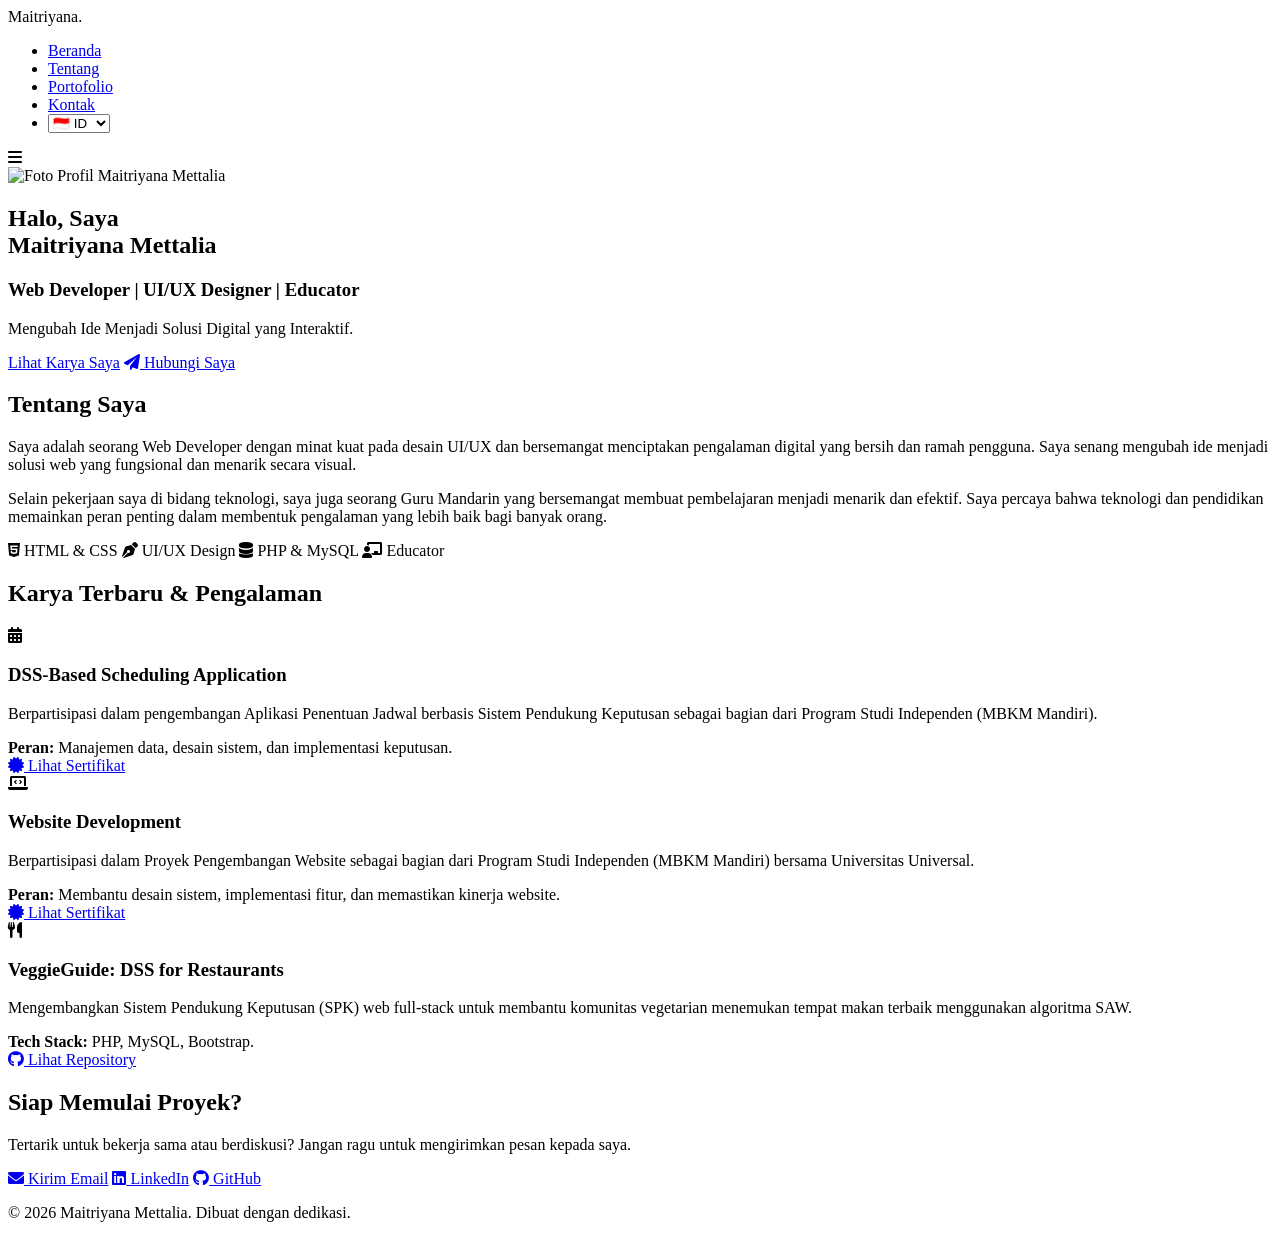
==== index.html @ 5931f6ae "Rename portofolio/index.html to index.html" ====
<!DOCTYPE html>
<html lang="id">
<head>
    <meta charset="UTF-8">
    <meta name="viewport" content="width=device-width, initial-scale=1.0">
    <title>Portofolio Profesional | Maitriyana Mettalia</title>
    <link rel="stylesheet" href="https://cdnjs.cloudflare.com/ajax/libs/font-awesome/6.0.0/css/all.min.css">
    <link href="https://fonts.googleapis.com/css2?family=Poppins:wght@300;400;500;600;700;800&display=swap" rel="stylesheet">
    <link rel="stylesheet" href="style.css">
</head>
<body>

    <header>
        <nav class="navbar">
            <div class="logo">Maitriyana<span>.</span></div>
            <ul class="nav-links">
                <li><a href="#beranda" data-i18n="nav_home">Beranda</a></li>
                <li><a href="#tentang" data-i18n="nav_about">Tentang</a></li>
                <li><a href="#portofolio" data-i18n="nav_portfolio">Portofolio</a></li>
                <li><a href="#kontak" data-i18n="nav_contact">Kontak</a></li>
                <li class="lang-selector">
                    <select id="language-switcher">
                        <option value="id">🇮🇩 ID</option>
                        <option value="en">🇬🇧 EN</option>
                        <option value="zh">🇨🇳 ZH</option>
                    </select>
                </li>
            </ul>
            <div class="hamburger">
                <i class="fas fa-bars"></i>
            </div>
        </nav>
    </header>

    <section id="beranda" class="hero">
        <div class="hero-container">
            <div class="hero-image">
                <img src="foto.png" alt="Foto Profil Maitriyana Mettalia">
            </div>
            <div class="hero-content">
                <h1 data-i18n="hero_hello">Halo, Saya <br><span class="highlight">Maitriyana Mettalia</span></h1>
                <h3 data-i18n="hero_role">Web Developer | UI/UX Designer | Educator</h3>
                <p data-i18n="hero_desc">Mengubah Ide Menjadi Solusi Digital yang Interaktif.</p>
                <div class="hero-buttons">
                    <a href="#portofolio" class="btn btn-primary" data-i18n="hero_btn">Lihat Karya Saya</a>
                    <a href="#kontak" class="btn btn-outline"><i class="fas fa-paper-plane"></i> Hubungi Saya</a>
                </div>
            </div>
        </div>
    </section>

    <section id="tentang" class="about">
        <h2 class="section-title" data-i18n="about_title">Tentang Saya</h2>
        <div class="about-container">
            <div class="about-text">
                <p data-i18n="about_p1">Saya adalah seorang Web Developer dengan minat kuat pada desain UI/UX dan bersemangat menciptakan pengalaman digital yang bersih dan ramah pengguna. Saya senang mengubah ide menjadi solusi web yang fungsional dan menarik secara visual.</p>
                <p data-i18n="about_p2">Selain pekerjaan saya di bidang teknologi, saya juga seorang Guru Mandarin yang bersemangat membuat pembelajaran menjadi menarik dan efektif. Saya percaya bahwa teknologi dan pendidikan memainkan peran penting dalam membentuk pengalaman yang lebih baik bagi banyak orang.</p>
                
                <div class="skills-container">
                    <span class="skill-tag"><i class="fab fa-html5"></i> HTML & CSS</span>
                    <span class="skill-tag"><i class="fas fa-pen-nib"></i> UI/UX Design</span>
                    <span class="skill-tag"><i class="fas fa-database"></i> PHP & MySQL</span>
                    <span class="skill-tag"><i class="fas fa-chalkboard-teacher"></i> Educator</span>
                </div>
            </div>
        </div>
    </section>

    <section id="portofolio" class="portfolio">
        <h2 class="section-title" data-i18n="port_title">Karya Terbaru & Pengalaman</h2>
        <div class="portfolio-grid">
            
            <div class="project-card">
                <div class="project-content">
                    <div class="project-header">
                        <i class="fas fa-calendar-alt project-icon"></i>
                        <h3>DSS-Based Scheduling Application</h3>
                    </div>
                    <p data-i18n="proj1_desc">Berpartisipasi dalam pengembangan Aplikasi Penentuan Jadwal berbasis Sistem Pendukung Keputusan sebagai bagian dari Program Studi Independen (MBKM Mandiri).</p>
                    <div class="project-role">
                        <strong data-i18n="role_label">Peran:</strong> <span data-i18n="proj1_role">Manajemen data, desain sistem, dan implementasi keputusan.</span>
                    </div>
                </div>
                <div class="project-footer">
                    <a href="https://www.linkedin.com/in/maitriyana-mettalia/overlay/1776688630826/single-media-viewer/?profileId=ACoAAEQzmz0BlQxEG2X2-KrSVITSXhInn2BBWDU" target="_blank" class="btn-link"><i class="fas fa-certificate"></i> <span data-i18n="btn_cert">Lihat Sertifikat</span></a>
                </div>
            </div>

            <div class="project-card">
                <div class="project-content">
                    <div class="project-header">
                        <i class="fas fa-laptop-code project-icon"></i>
                        <h3>Website Development</h3>
                    </div>
                    <p data-i18n="proj2_desc">Berpartisipasi dalam Proyek Pengembangan Website sebagai bagian dari Program Studi Independen (MBKM Mandiri) bersama Universitas Universal.</p>
                    <div class="project-role">
                        <strong data-i18n="role_label">Peran:</strong> <span data-i18n="proj2_role">Membantu desain sistem, implementasi fitur, dan memastikan kinerja website.</span>
                    </div>
                </div>
                <div class="project-footer">
                    <a href="https://www.linkedin.com/in/maitriyana-mettalia/overlay/1776688769672/single-media-viewer/?profileId=ACoAAEQzmz0BlQxEG2X2-KrSVITSXhInn2BBWDU" target="_blank" class="btn-link"><i class="fas fa-certificate"></i> <span data-i18n="btn_cert">Lihat Sertifikat</span></a>
                </div>
            </div>

            <div class="project-card">
                <div class="project-content">
                    <div class="project-header">
                        <i class="fas fa-utensils project-icon"></i>
                        <h3>VeggieGuide: DSS for Restaurants</h3>
                    </div>
                    <p data-i18n="proj3_desc">Mengembangkan Sistem Pendukung Keputusan (SPK) web full-stack untuk membantu komunitas vegetarian menemukan tempat makan terbaik menggunakan algoritma SAW.</p>
                    <div class="project-role">
                        <strong>Tech Stack:</strong> PHP, MySQL, Bootstrap.
                    </div>
                </div>
                <div class="project-footer">
                    <a href="https://github.com/maitriyanamettallia/VeggieGuide/tree/main/WEB%20TA" target="_blank" class="btn-link"><i class="fab fa-github"></i> <span data-i18n="btn_repo">Lihat Repository</span></a>
                </div>
            </div>

        </div>
    </section>

    <section id="kontak" class="contact">
        <div class="contact-box">
            <h2 data-i18n="contact_title">Siap Memulai Proyek?</h2>
            <p data-i18n="contact_desc">Tertarik untuk bekerja sama atau berdiskusi? Jangan ragu untuk mengirimkan pesan kepada saya.</p>
            <div class="social-links">
                <a href="https://mail.google.com/mail/?view=cm&fs=1&to=maitriyanamettalia@gmail.com" target="_blank" class="social-btn email-btn"><i class="fas fa-envelope"></i> Kirim Email</a>
                <a href="https://www.linkedin.com/in/maitriyana-mettalia/" target="_blank" class="social-btn linkedin-btn"><i class="fab fa-linkedin"></i> LinkedIn</a>
                <a href="https://github.com/maitriyanamettallia" target="_blank" class="social-btn github-btn"><i class="fab fa-github"></i> GitHub</a>
            </div>
        </div>
    </section>

    <footer>
        <p>&copy; 2026 Maitriyana Mettalia. <span data-i18n="footer_text">Dibuat dengan dedikasi.</span></p>
    </footer>

    <script src="script.js"></script>
</body>
</html>
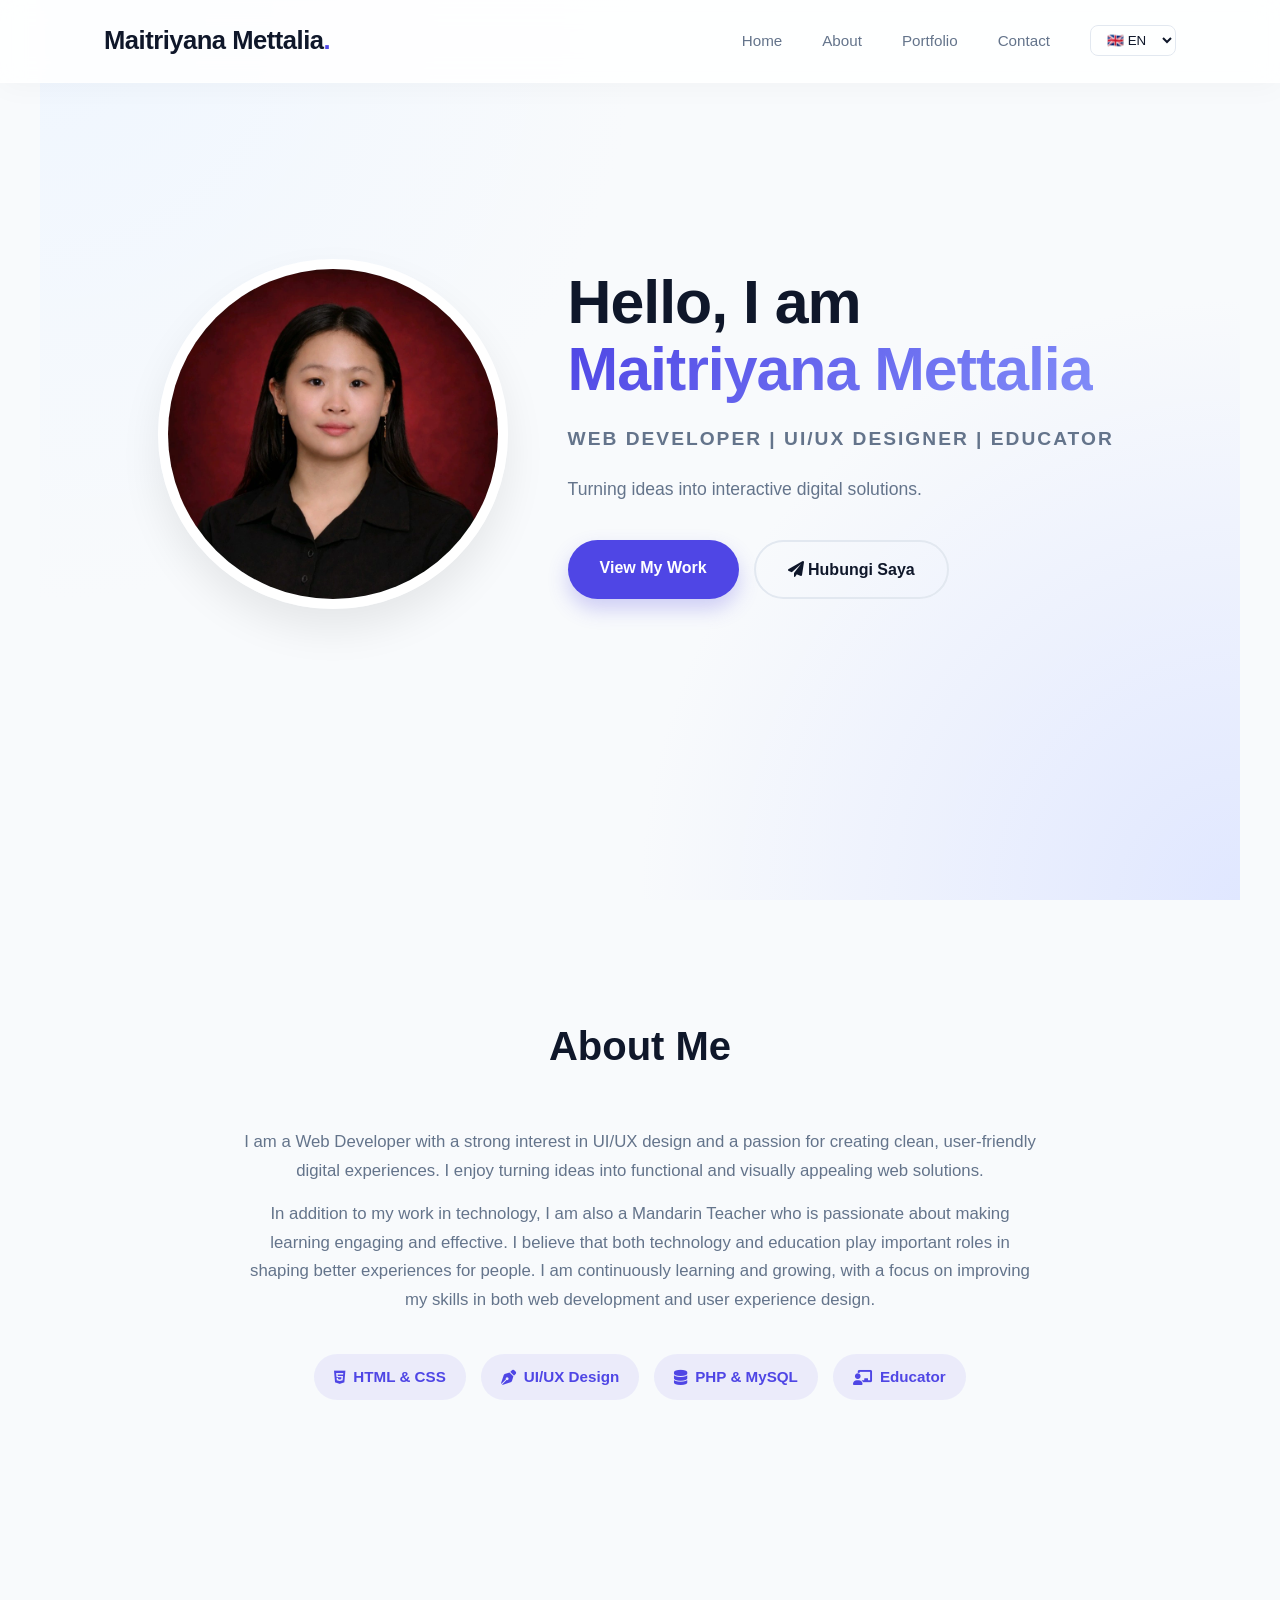
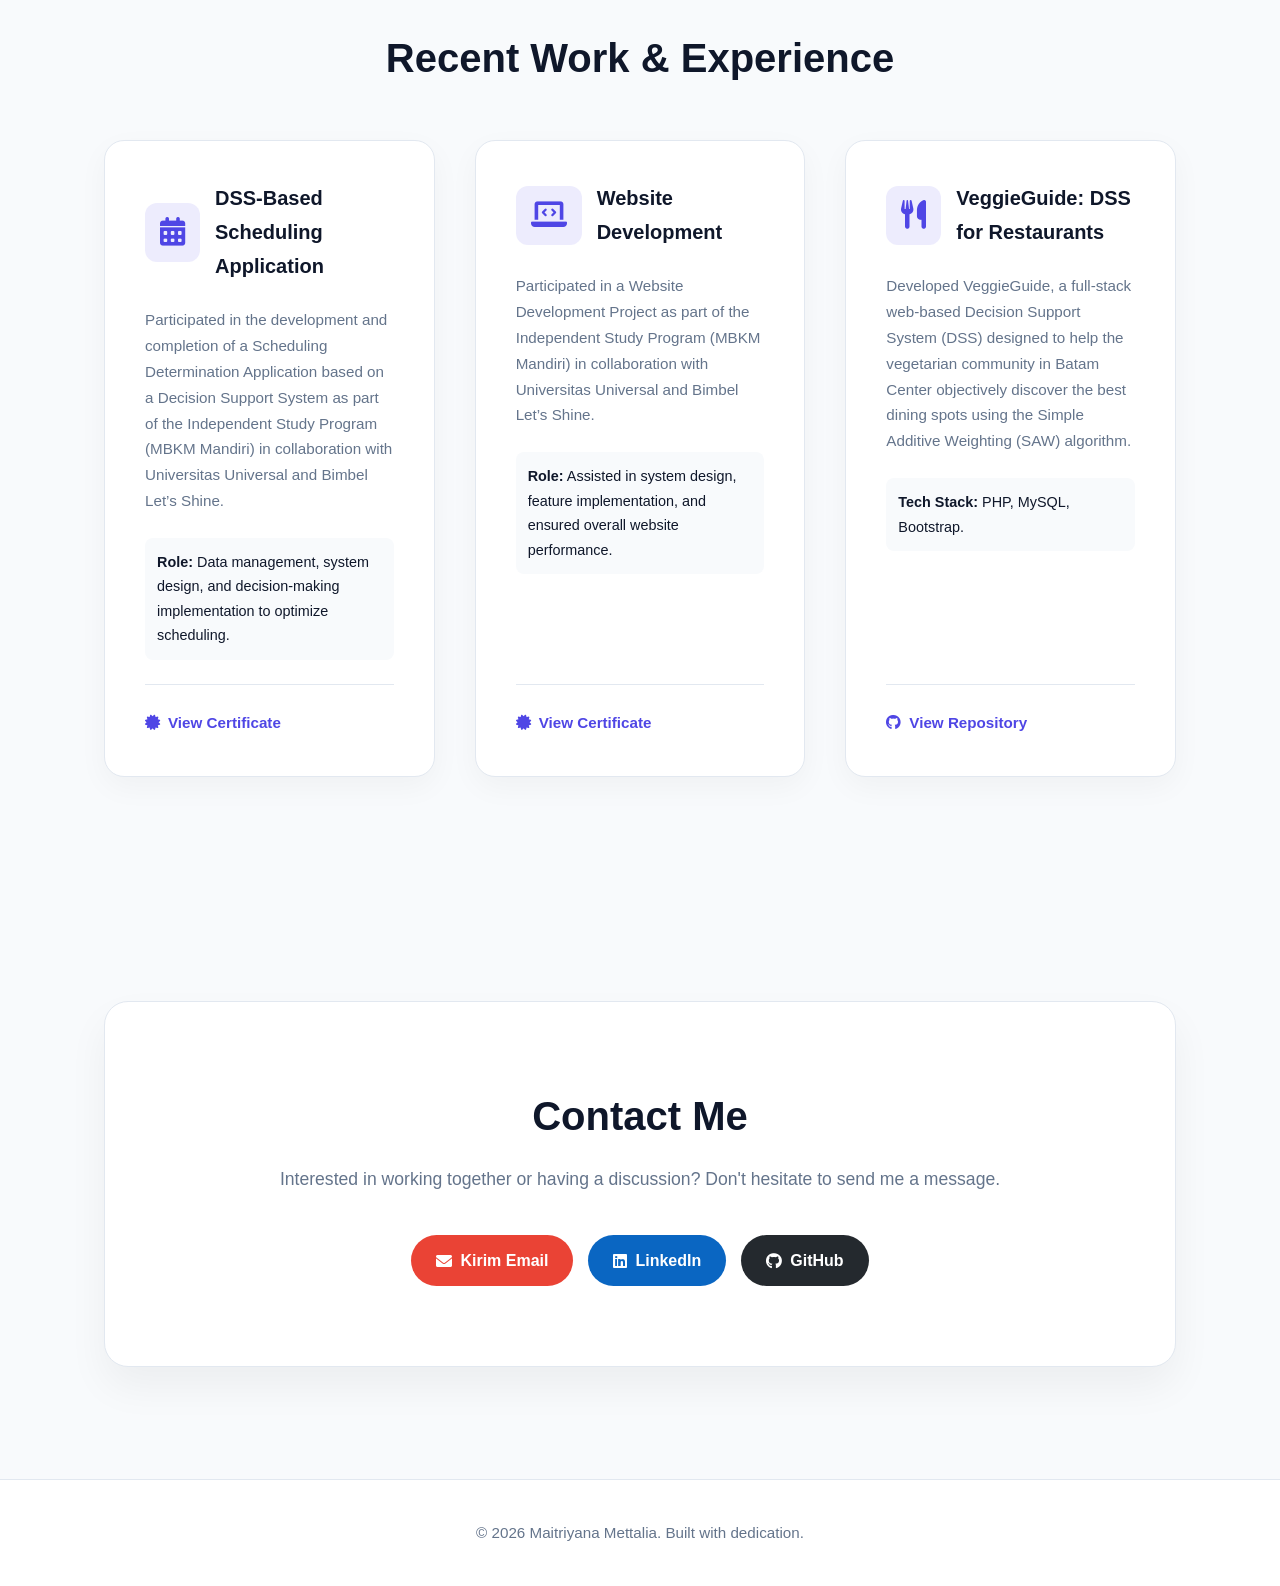
==== commit e71b43d7: "Update index.html" ====
--- a/index.html
+++ b/index.html
@@ -12,7 +12,7 @@
 
     <header>
         <nav class="navbar">
-            <div class="logo">Maitriyana<span>.</span></div>
+            <div class="logo">Maitriyana Mettalia<span>.</span></div>
             <ul class="nav-links">
                 <li><a href="#beranda" data-i18n="nav_home">Beranda</a></li>
                 <li><a href="#tentang" data-i18n="nav_about">Tentang</a></li>
--- a/style.css
+++ b/style.css
@@ -0,0 +1,461 @@
+/* --- PENGATURAN DASAR PREMIUM --- */
+@import url('https://fonts.googleapis.com/css2?family=Poppins:wght@300;400;500;600;700;800&display=swap');
+
+:root {
+    --primary-color: #4f46e5; /* Biru Indigo Modern */
+    --primary-hover: #4338ca;
+    --text-dark: #0f172a;
+    --text-light: #64748b;
+    --bg-main: #f8fafc;
+    --bg-card: #ffffff;
+    --border-color: #e2e8f0;
+}
+
+* {
+    margin: 0;
+    padding: 0;
+    box-sizing: border-box;
+    font-family: 'Poppins', sans-serif; /* Font baru yang profesional */
+    scroll-behavior: smooth;
+}
+
+body {
+    background-color: var(--bg-main);
+    color: var(--text-dark);
+    line-height: 1.7;
+}
+
+/* --- NAVIGASI GLASSMORPHISM --- */
+header {
+    background: rgba(255, 255, 255, 0.85);
+    backdrop-filter: blur(12px); /* Efek Kaca Blur */
+    -webkit-backdrop-filter: blur(12px);
+    border-bottom: 1px solid rgba(255, 255, 255, 0.3);
+    position: fixed;
+    width: 100%;
+    top: 0;
+    z-index: 1000;
+    box-shadow: 0 4px 30px rgba(0, 0, 0, 0.03);
+}
+
+.navbar {
+    display: flex;
+    justify-content: space-between;
+    align-items: center;
+    padding: 1.2rem 5%;
+    max-width: 1200px;
+    margin: auto;
+}
+
+.logo {
+    font-size: 1.6rem;
+    font-weight: 800;
+    color: var(--text-dark);
+    letter-spacing: -0.5px;
+}
+
+.logo span {
+    color: var(--primary-color);
+}
+
+.nav-links {
+    list-style: none;
+    display: flex;
+    align-items: center;
+}
+
+.nav-links li {
+    margin-left: 2.5rem;
+}
+
+.nav-links a {
+    text-decoration: none;
+    color: var(--text-light);
+    font-weight: 500;
+    font-size: 0.95rem;
+    transition: all 0.3s ease;
+}
+
+.nav-links a:hover {
+    color: var(--primary-color);
+}
+
+/* Pemilih Bahasa */
+.lang-selector select {
+    padding: 6px 12px;
+    border: 1px solid var(--border-color);
+    border-radius: 8px;
+    background-color: transparent;
+    color: var(--text-dark);
+    font-weight: 500;
+    cursor: pointer;
+    outline: none;
+    transition: all 0.3s;
+}
+
+.lang-selector select:hover {
+    border-color: var(--primary-color);
+    box-shadow: 0 0 0 3px rgba(79, 70, 229, 0.1);
+}
+
+.hamburger {
+    display: none;
+    cursor: pointer;
+    font-size: 1.5rem;
+    color: var(--text-dark);
+}
+
+/* --- HERO SECTION --- */
+.hero {
+    min-height: 100vh;
+    display: flex;
+    align-items: center;
+    justify-content: center;
+    padding-top: 80px;
+    background: radial-gradient(circle at top left, #eff6ff, transparent 40%),
+                radial-gradient(circle at bottom right, #e0e7ff, transparent 40%);
+}
+
+.hero-container {
+    display: flex;
+    align-items: center;
+    justify-content: space-between;
+    max-width: 1200px;
+    width: 90%;
+    margin: auto;
+    gap: 60px;
+}
+
+.hero-content {
+    flex: 1;
+}
+
+.hero-content h1 {
+    font-size: 3.8rem;
+    font-weight: 800;
+    line-height: 1.1;
+    margin-bottom: 20px;
+    color: var(--text-dark);
+    letter-spacing: -1px;
+}
+
+.highlight {
+    background: linear-gradient(135deg, var(--primary-color), #818cf8);
+    -webkit-background-clip: text;
+    -webkit-text-fill-color: transparent;
+}
+
+.hero-content h3 {
+    font-size: 1.2rem;
+    font-weight: 600;
+    color: var(--text-light);
+    margin-bottom: 20px;
+    text-transform: uppercase;
+    letter-spacing: 2px;
+}
+
+.hero-content p {
+    font-size: 1.1rem;
+    color: var(--text-light);
+    margin-bottom: 35px;
+    max-width: 500px;
+}
+
+/* Tombol Premium */
+.hero-buttons {
+    display: flex;
+    gap: 15px;
+}
+
+.btn {
+    display: inline-block;
+    padding: 14px 32px;
+    border-radius: 50px; /* Bentuk pil modern */
+    font-weight: 600;
+    text-decoration: none;
+    transition: all 0.3s ease;
+}
+
+.btn-primary {
+    background-color: var(--primary-color);
+    color: white;
+    box-shadow: 0 10px 20px rgba(79, 70, 229, 0.25);
+}
+
+.btn-primary:hover {
+    background-color: var(--primary-hover);
+    transform: translateY(-3px);
+    box-shadow: 0 15px 25px rgba(79, 70, 229, 0.35);
+}
+
+.btn-outline {
+    background-color: transparent;
+    color: var(--text-dark);
+    border: 2px solid var(--border-color);
+}
+
+.btn-outline:hover {
+    border-color: var(--primary-color);
+    color: var(--primary-color);
+    transform: translateY(-3px);
+}
+
+/* Animasi Floating Gambar */
+@keyframes float {
+    0% { transform: translateY(0px); }
+    50% { transform: translateY(-15px); }
+    100% { transform: translateY(0px); }
+}
+
+.hero-image {
+    flex: 0 0 350px;
+    display: flex;
+    justify-content: center;
+}
+
+.hero-image img {
+    width: 350px;
+    height: 350px;
+    border-radius: 50%;
+    object-fit: cover;
+    border: 10px solid white;
+    box-shadow: 0 20px 40px rgba(0,0,0,0.08);
+    animation: float 5s ease-in-out infinite; /* Memanggil efek animasi */
+}
+
+/* --- BAGIAN UMUM --- */
+section {
+    padding: 7rem 5%;
+    max-width: 1200px;
+    margin: auto;
+}
+
+.section-title {
+    text-align: center;
+    font-size: 2.5rem;
+    font-weight: 700;
+    margin-bottom: 3rem;
+    color: var(--text-dark);
+}
+
+/* --- TENTANG SAYA --- */
+.about-text {
+    text-align: center;
+    max-width: 800px;
+    margin: auto;
+}
+
+.about-text p {
+    color: var(--text-light);
+    font-size: 1.05rem;
+    margin-bottom: 15px;
+}
+
+.skills-container {
+    margin-top: 2.5rem;
+    display: flex;
+    justify-content: center;
+    flex-wrap: wrap;
+    gap: 15px;
+}
+
+.skill-tag {
+    background-color: rgba(79, 70, 229, 0.08);
+    color: var(--primary-color);
+    padding: 10px 20px;
+    border-radius: 30px;
+    font-weight: 600;
+    font-size: 0.95rem;
+    display: flex;
+    align-items: center;
+    gap: 8px;
+    transition: all 0.3s;
+}
+
+.skill-tag:hover {
+    background-color: var(--primary-color);
+    color: white;
+    transform: translateY(-2px);
+}
+
+/* --- PORTOFOLIO --- */
+.portfolio-grid {
+    display: grid;
+    grid-template-columns: repeat(auto-fit, minmax(320px, 1fr));
+    gap: 2.5rem;
+}
+
+.project-card {
+    background-color: var(--bg-card);
+    border-radius: 20px;
+    padding: 2.5rem;
+    box-shadow: 0 10px 30px rgba(0,0,0,0.04);
+    border: 1px solid var(--border-color);
+    display: flex;
+    flex-direction: column;
+    justify-content: space-between;
+    transition: all 0.4s cubic-bezier(0.4, 0, 0.2, 1); /* Transisi sangat halus */
+}
+
+.project-card:hover {
+    transform: translateY(-10px);
+    box-shadow: 0 20px 40px rgba(0,0,0,0.08);
+    border-color: var(--primary-color);
+}
+
+.project-header {
+    display: flex;
+    align-items: center;
+    gap: 15px;
+    margin-bottom: 1.5rem;
+}
+
+.project-icon {
+    font-size: 1.8rem;
+    color: var(--primary-color);
+    background: rgba(79, 70, 229, 0.1);
+    padding: 15px;
+    border-radius: 12px;
+}
+
+.project-content h3 {
+    font-size: 1.25rem;
+    font-weight: 700;
+}
+
+.project-content p {
+    color: var(--text-light);
+    font-size: 0.95rem;
+    margin-bottom: 1.5rem;
+}
+
+.project-role {
+    font-size: 0.9rem;
+    background: var(--bg-main);
+    padding: 12px;
+    border-radius: 8px;
+    color: var(--text-dark);
+}
+
+.project-footer {
+    margin-top: 1.5rem;
+    padding-top: 1.5rem;
+    border-top: 1px solid var(--border-color);
+}
+
+.btn-link {
+    color: var(--primary-color);
+    text-decoration: none;
+    font-weight: 600;
+    font-size: 0.95rem;
+    display: inline-flex;
+    align-items: center;
+    gap: 8px;
+    transition: color 0.3s;
+}
+
+.btn-link:hover {
+    color: var(--primary-hover);
+}
+
+/* --- KONTAK --- */
+.contact-box {
+    background-color: var(--bg-card);
+    border-radius: 24px;
+    padding: 5rem 3rem;
+    text-align: center;
+    box-shadow: 0 20px 40px rgba(0,0,0,0.05);
+    border: 1px solid var(--border-color);
+}
+
+.contact-box h2 {
+    font-size: 2.5rem;
+    font-weight: 700;
+    margin-bottom: 15px;
+}
+
+.contact-box p {
+    color: var(--text-light);
+    font-size: 1.1rem;
+    margin-bottom: 2.5rem;
+}
+
+.social-links {
+    display: flex;
+    justify-content: center;
+    gap: 15px;
+    flex-wrap: wrap;
+}
+
+.social-btn {
+    padding: 12px 25px;
+    border-radius: 50px;
+    text-decoration: none;
+    font-weight: 600;
+    display: inline-flex;
+    align-items: center;
+    gap: 8px;
+    transition: all 0.3s;
+}
+
+.email-btn { background-color: #ea4335; color: white; }
+.linkedin-btn { background-color: #0a66c2; color: white; }
+.github-btn { background-color: #24292e; color: white; }
+
+.social-btn:hover {
+    transform: translateY(-3px);
+    filter: brightness(1.1);
+    box-shadow: 0 10px 20px rgba(0,0,0,0.1);
+}
+
+/* --- FOOTER --- */
+footer {
+    text-align: center;
+    padding: 2.5rem;
+    background-color: var(--bg-card);
+    color: var(--text-light);
+    border-top: 1px solid var(--border-color);
+    font-size: 0.95rem;
+}
+
+/* --- RESPONSIVITAS MOBILE --- */
+@media (max-width: 992px) {
+    .hero-content h1 { font-size: 3rem; }
+    .hero-image { flex: 0 0 280px; }
+    .hero-image img { width: 280px; height: 280px; }
+}
+
+@media (max-width: 768px) {
+    .nav-links {
+        display: none;
+        flex-direction: column;
+        position: absolute;
+        top: 100%;
+        left: 0;
+        width: 100%;
+        background-color: rgba(255, 255, 255, 0.95);
+        backdrop-filter: blur(10px);
+        box-shadow: 0 10px 20px rgba(0,0,0,0.05);
+        padding: 20px 0;
+    }
+    
+    .nav-links.active { display: flex; }
+    .nav-links li { margin: 15px 0; text-align: center; }
+    .hamburger { display: block; }
+
+    .hero { padding-top: 120px; }
+    .hero-container {
+        flex-direction: column-reverse;
+        text-align: center;
+        gap: 40px;
+    }
+    
+    .hero-buttons { justify-content: center; }
+    
+    .hero-image img {
+        width: 250px;
+        height: 250px;
+    }
+
+    .contact-box { padding: 3rem 1.5rem; }
+}
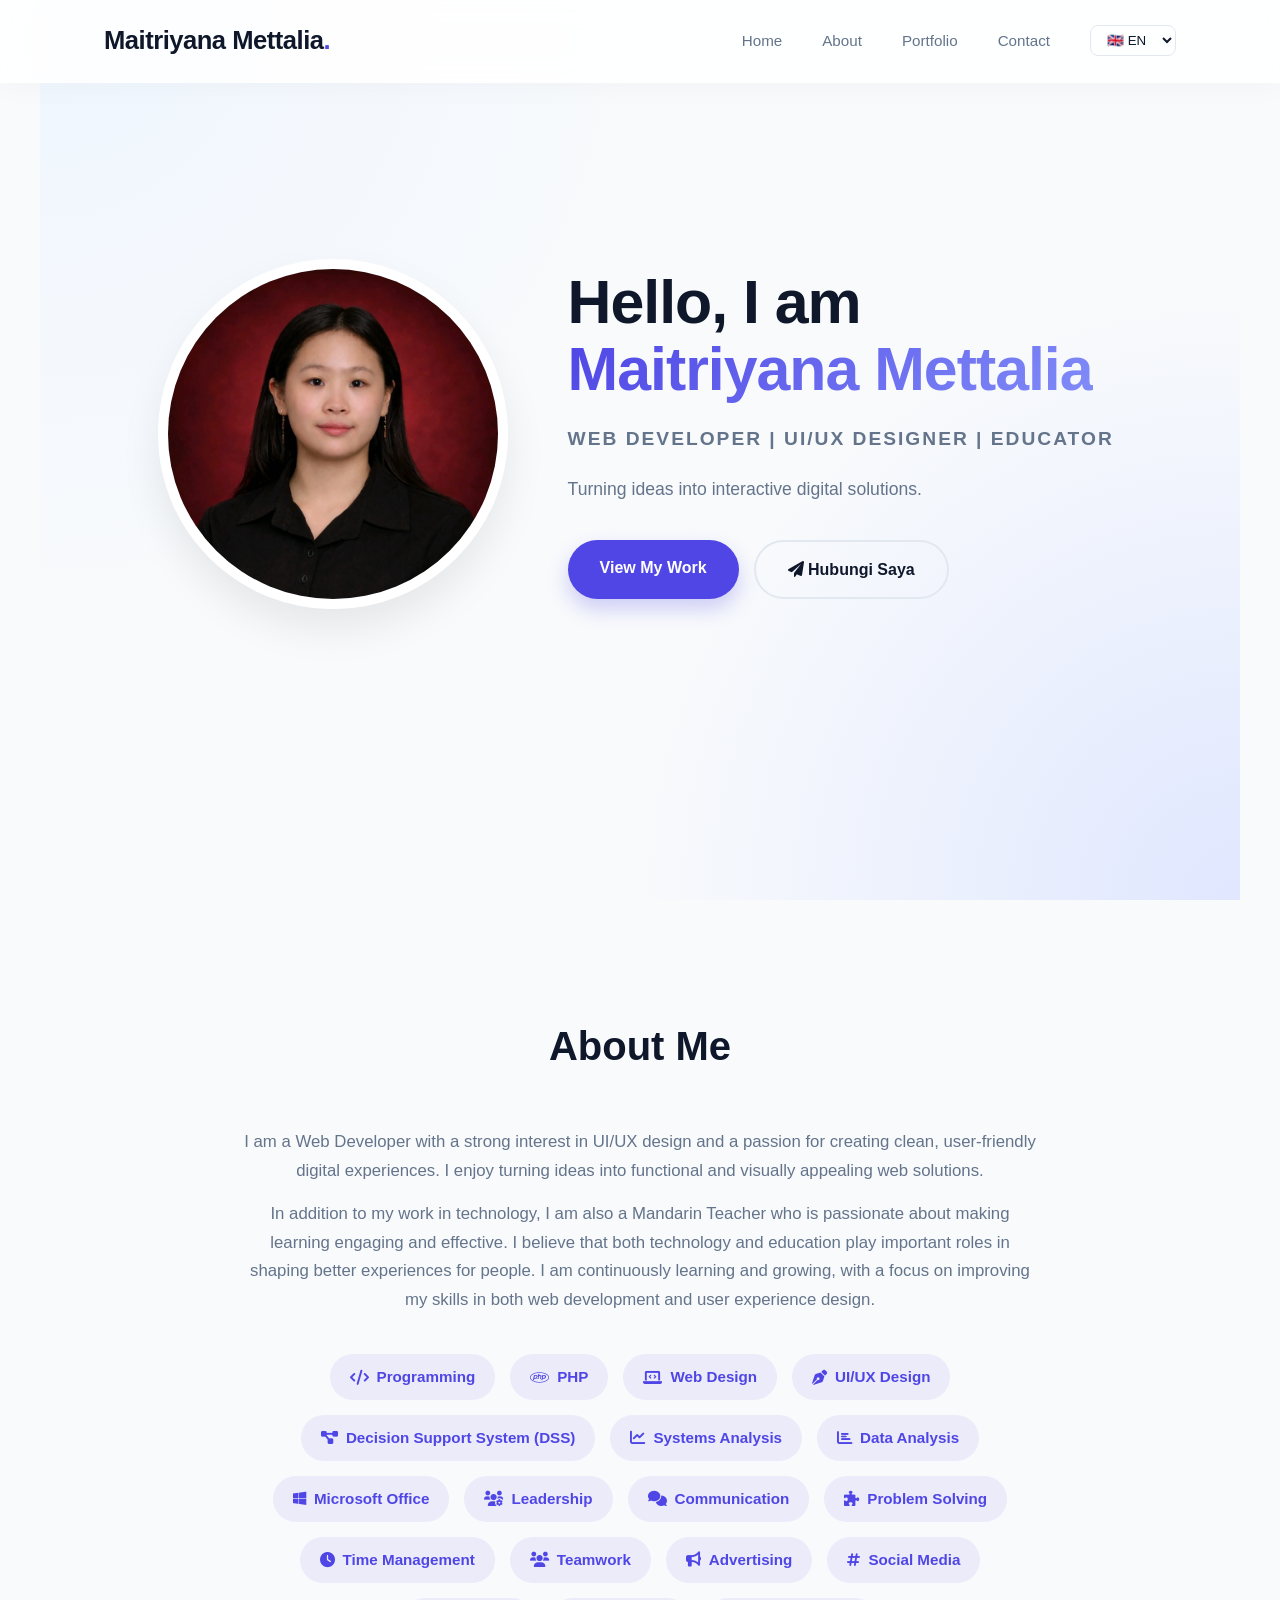
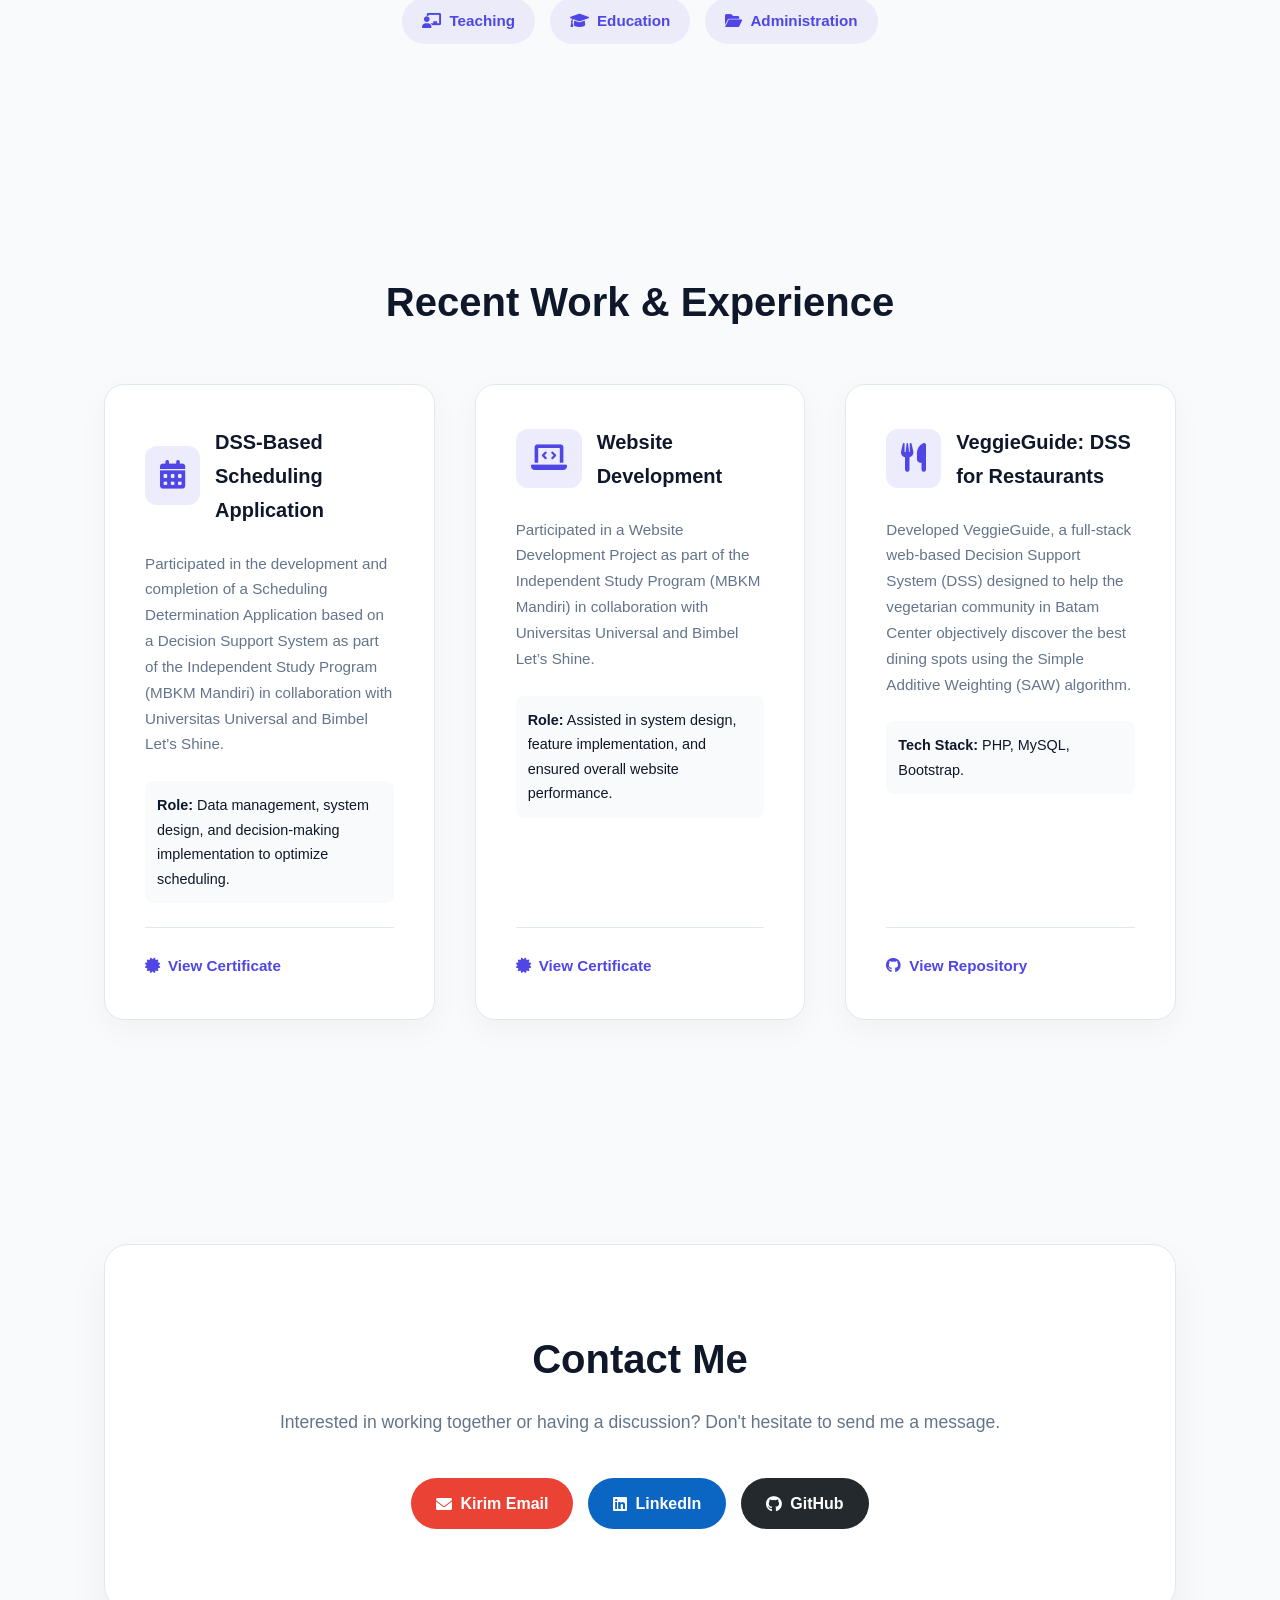
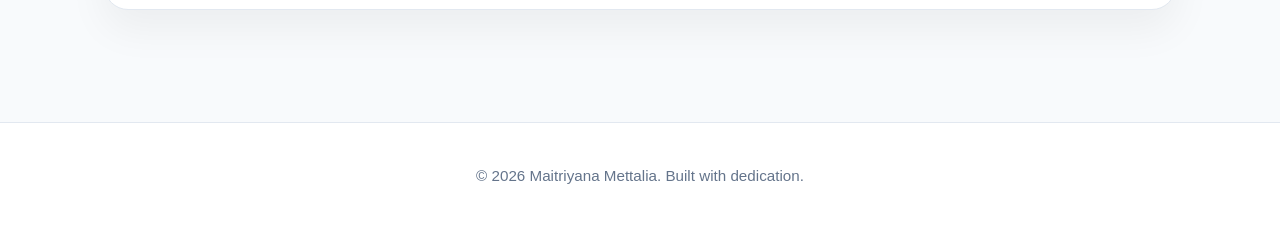
==== commit 4d687b23: "Update index.html" ====
--- a/index.html
+++ b/index.html
@@ -55,12 +55,25 @@
             <div class="about-text">
                 <p data-i18n="about_p1">Saya adalah seorang Web Developer dengan minat kuat pada desain UI/UX dan bersemangat menciptakan pengalaman digital yang bersih dan ramah pengguna. Saya senang mengubah ide menjadi solusi web yang fungsional dan menarik secara visual.</p>
                 <p data-i18n="about_p2">Selain pekerjaan saya di bidang teknologi, saya juga seorang Guru Mandarin yang bersemangat membuat pembelajaran menjadi menarik dan efektif. Saya percaya bahwa teknologi dan pendidikan memainkan peran penting dalam membentuk pengalaman yang lebih baik bagi banyak orang.</p>
-                
                 <div class="skills-container">
-                    <span class="skill-tag"><i class="fab fa-html5"></i> HTML & CSS</span>
+                    <span class="skill-tag"><i class="fas fa-code"></i> Programming</span>
+                    <span class="skill-tag"><i class="fab fa-php"></i> PHP</span>
+                    <span class="skill-tag"><i class="fas fa-laptop-code"></i> Web Design</span>
                     <span class="skill-tag"><i class="fas fa-pen-nib"></i> UI/UX Design</span>
-                    <span class="skill-tag"><i class="fas fa-database"></i> PHP & MySQL</span>
-                    <span class="skill-tag"><i class="fas fa-chalkboard-teacher"></i> Educator</span>
+                    <span class="skill-tag"><i class="fas fa-project-diagram"></i> Decision Support System (DSS)</span>
+                    <span class="skill-tag"><i class="fas fa-chart-line"></i> Systems Analysis</span>
+                    <span class="skill-tag"><i class="fas fa-chart-bar"></i> Data Analysis</span>
+                    <span class="skill-tag"><i class="fab fa-windows"></i> Microsoft Office</span>
+                    <span class="skill-tag"><i class="fas fa-users-cog"></i> Leadership</span>
+                    <span class="skill-tag"><i class="fas fa-comments"></i> Communication</span>
+                    <span class="skill-tag"><i class="fas fa-puzzle-piece"></i> Problem Solving</span>
+                    <span class="skill-tag"><i class="fas fa-clock"></i> Time Management</span>
+                    <span class="skill-tag"><i class="fas fa-users"></i> Teamwork</span>
+                    <span class="skill-tag"><i class="fas fa-bullhorn"></i> Advertising</span>
+                    <span class="skill-tag"><i class="fas fa-hashtag"></i> Social Media</span>
+                    <span class="skill-tag"><i class="fas fa-chalkboard-teacher"></i> Teaching</span>
+                    <span class="skill-tag"><i class="fas fa-graduation-cap"></i> Education</span>
+                    <span class="skill-tag"><i class="fas fa-folder-open"></i> Administration</span>
                 </div>
             </div>
         </div>
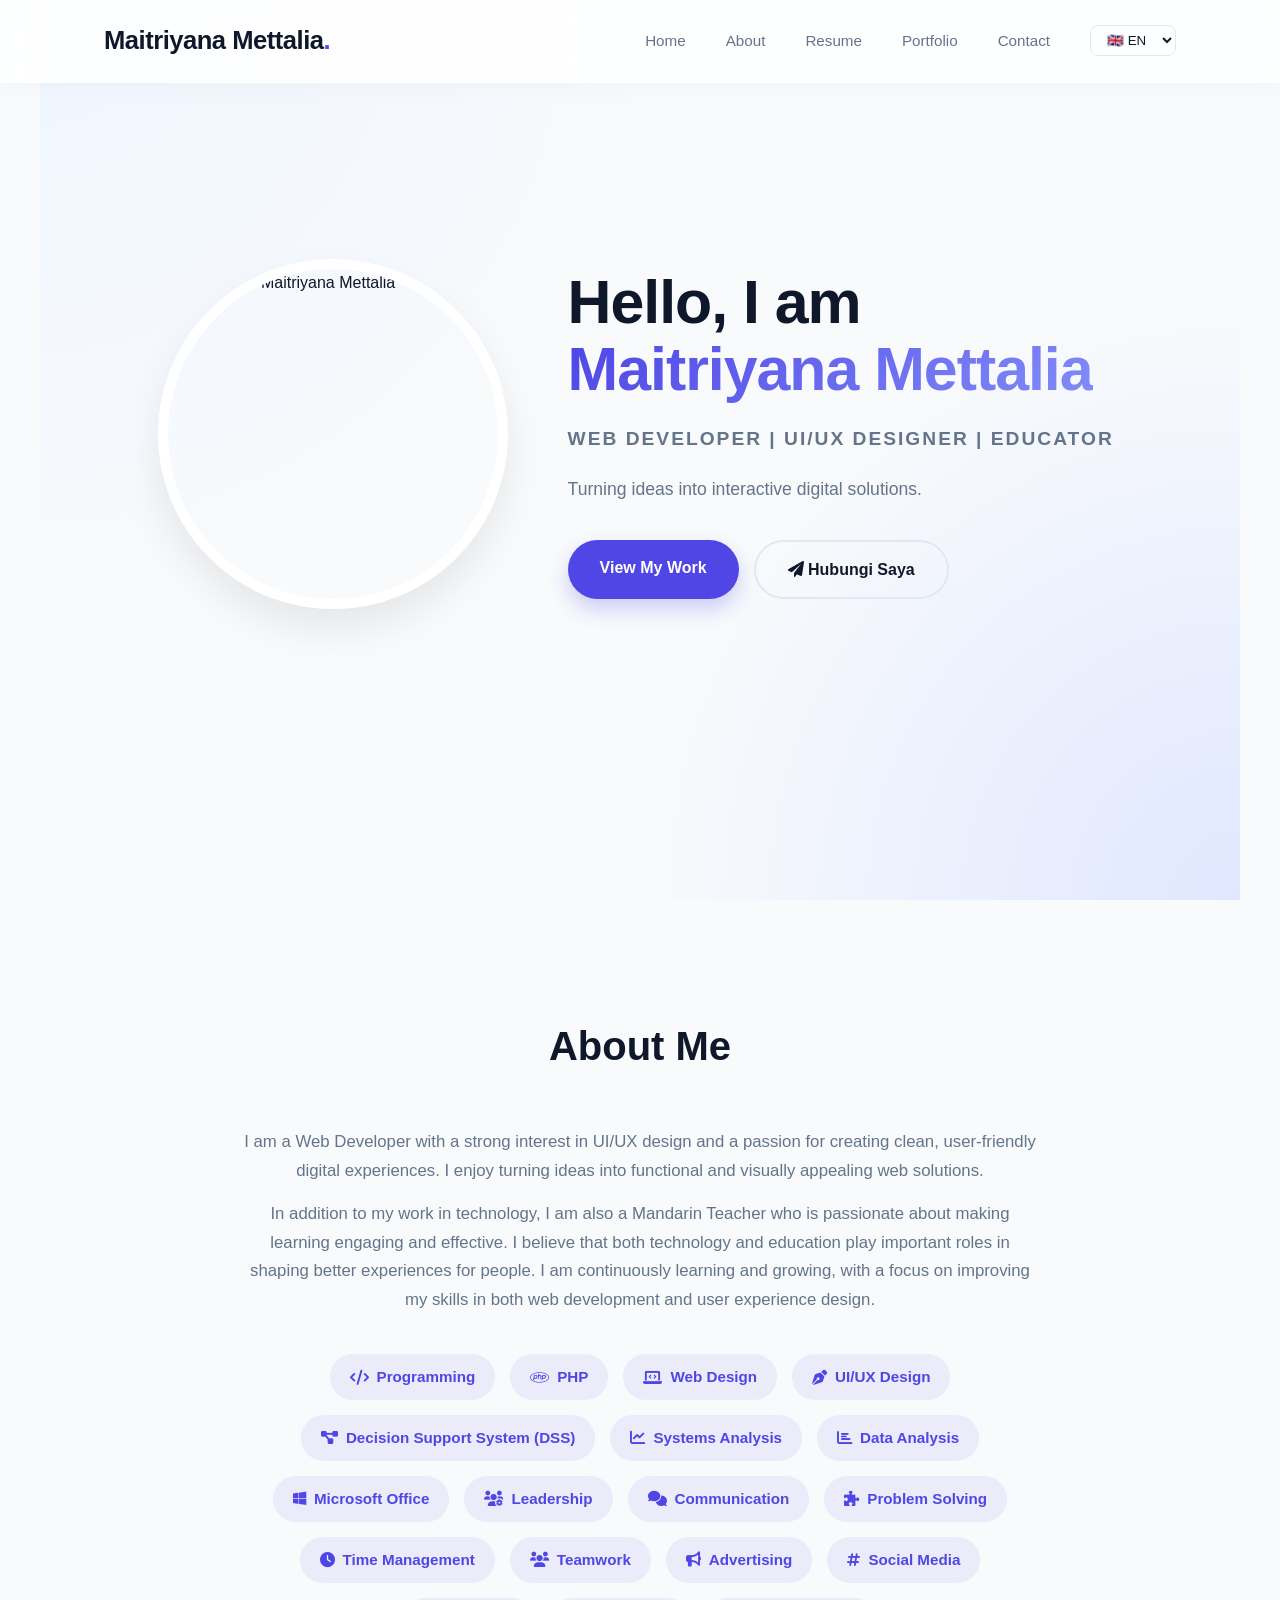
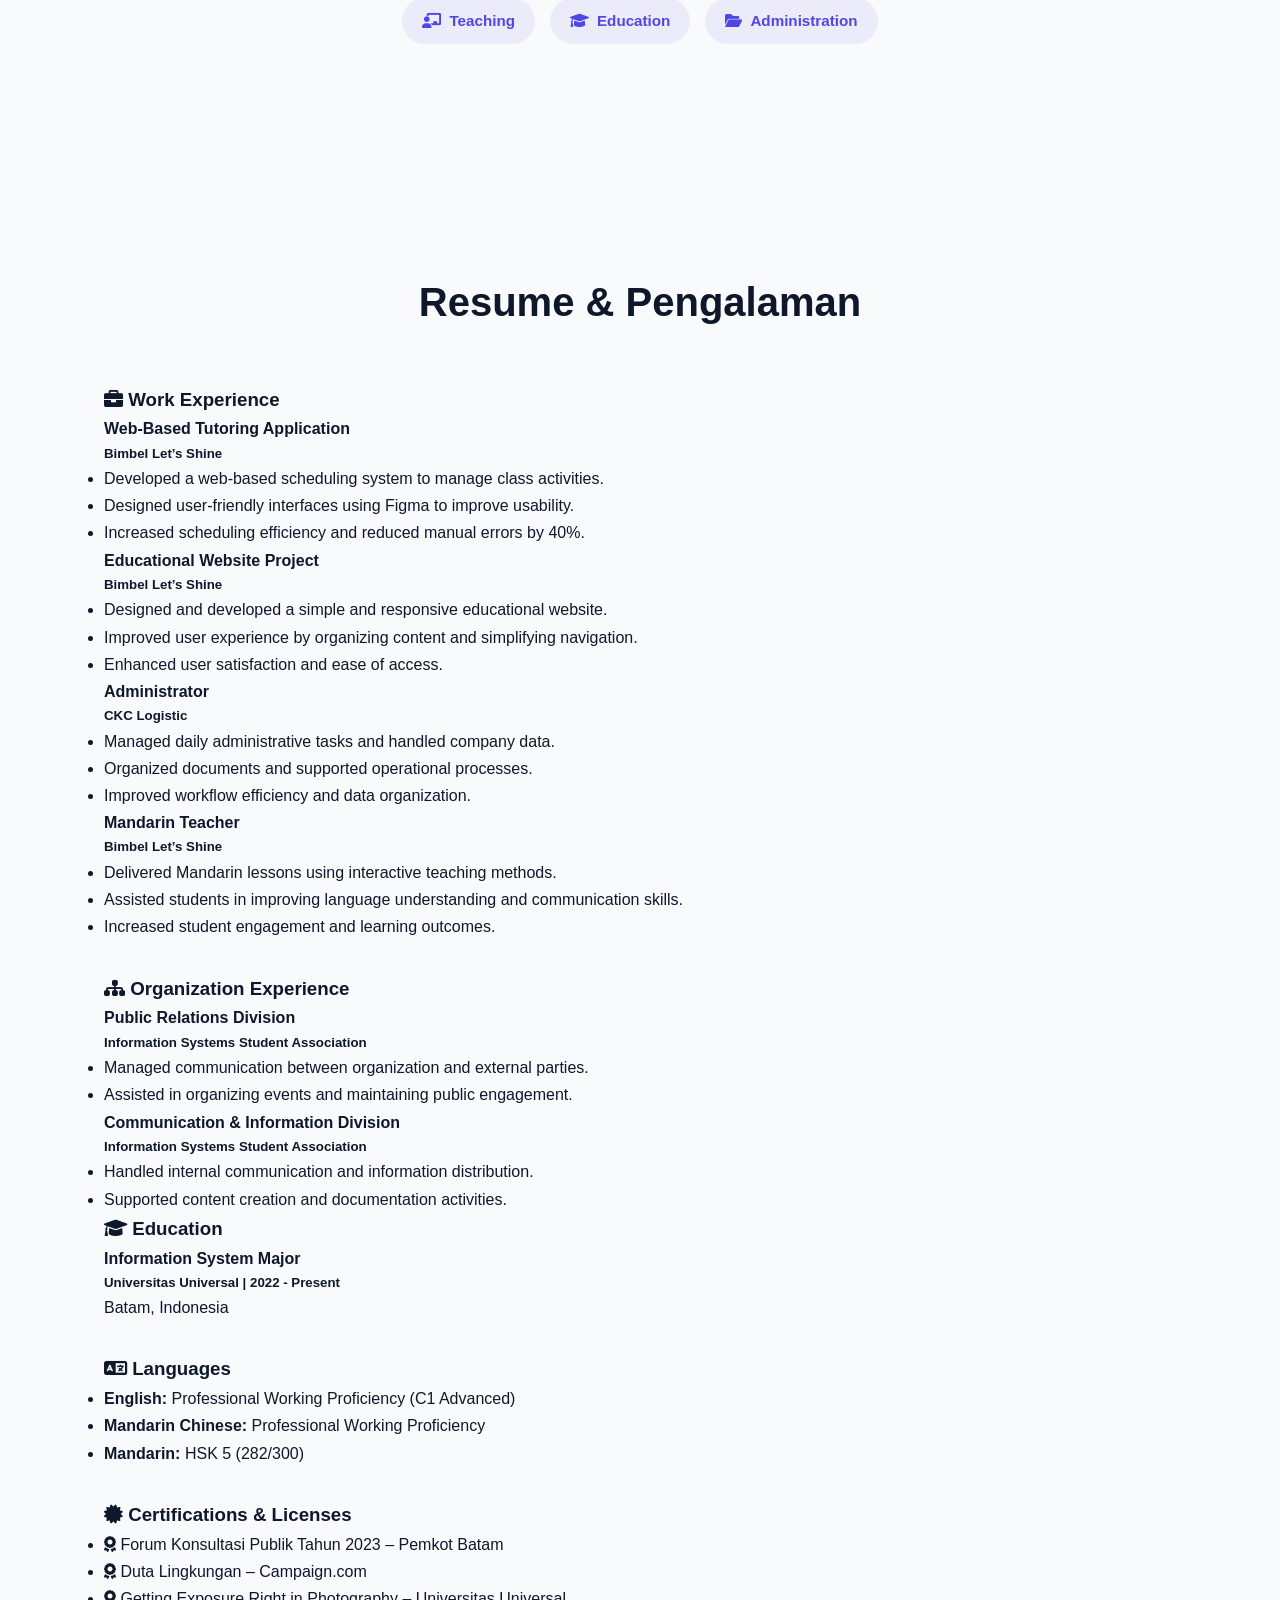
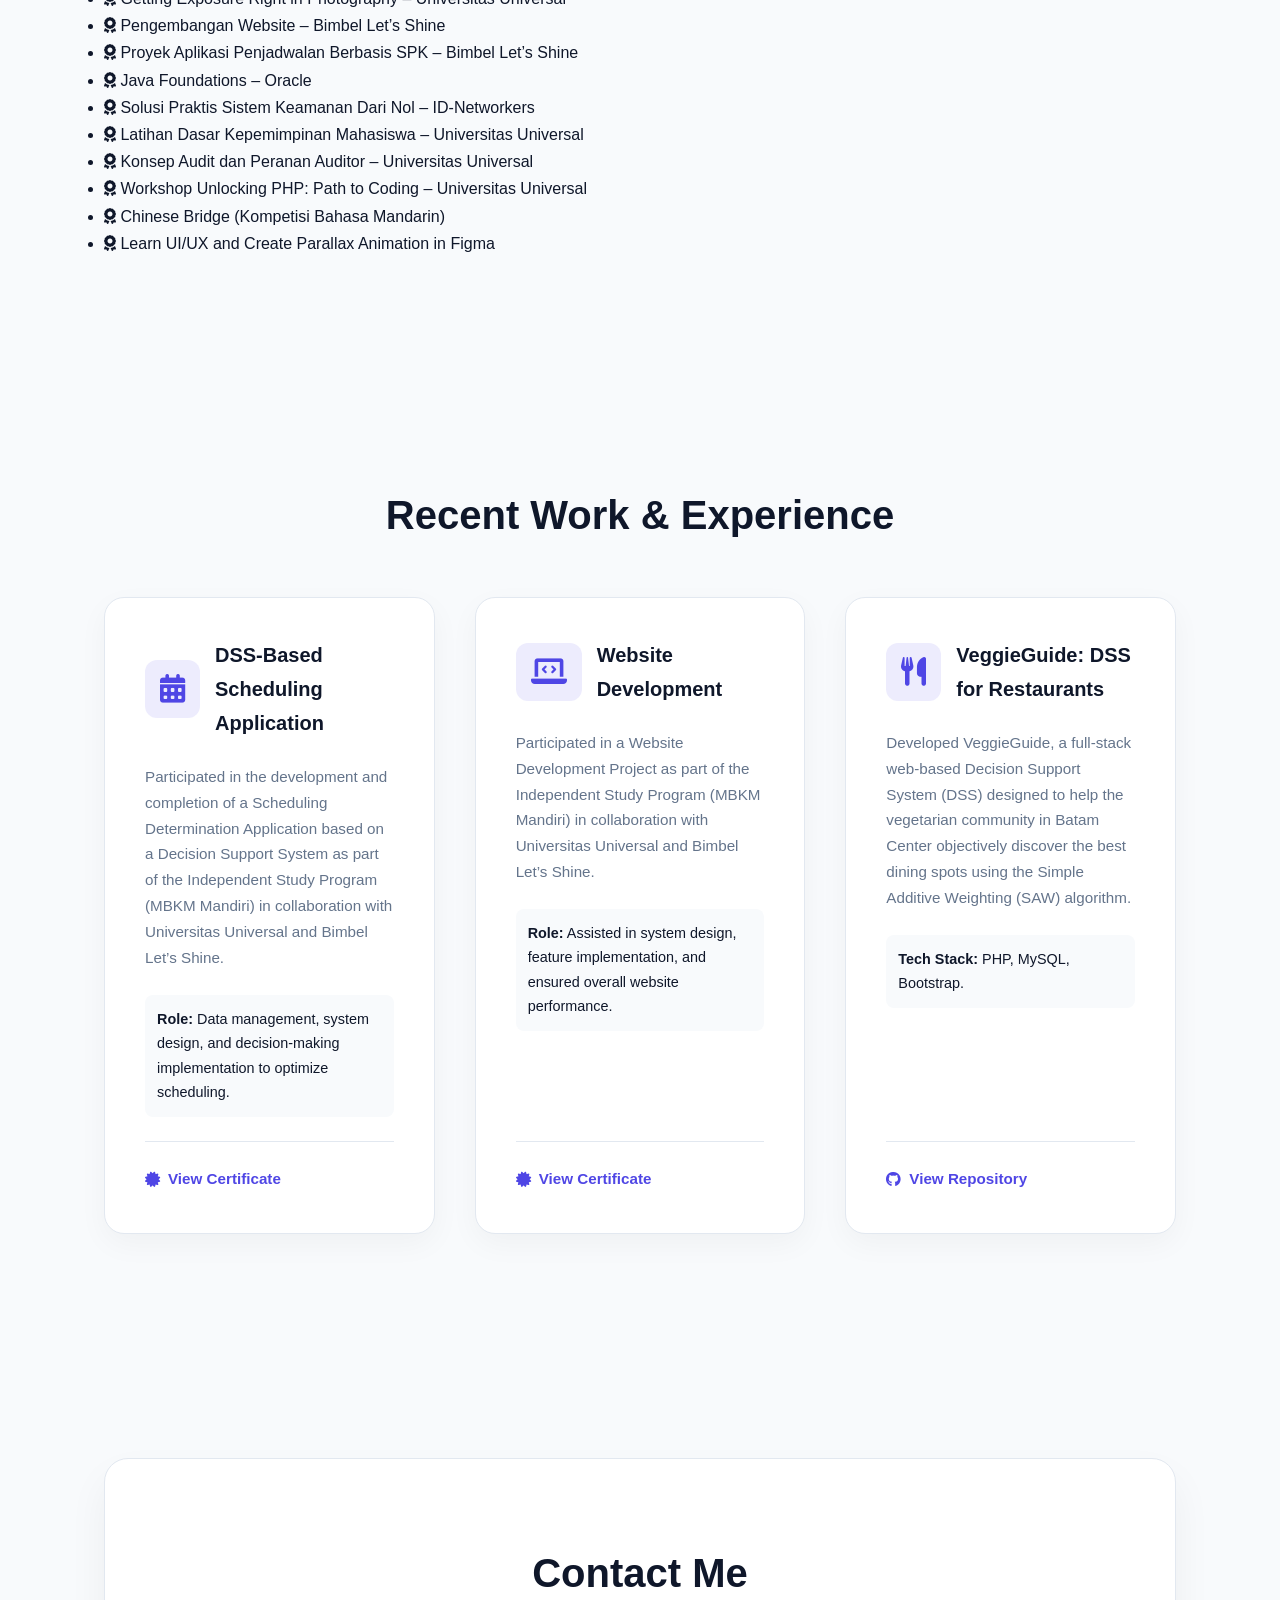
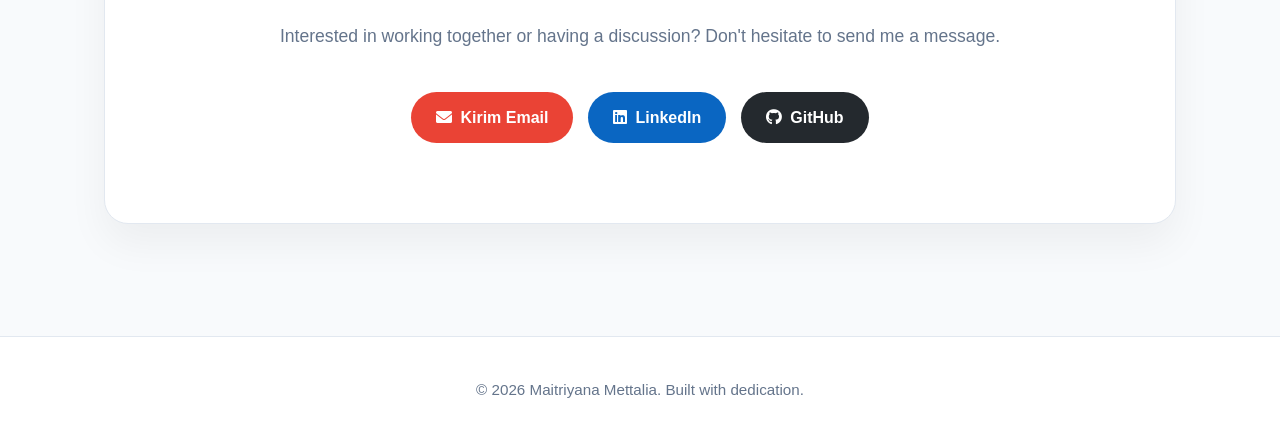
==== commit ae948289: "Update index.html" ====
--- a/index.html
+++ b/index.html
@@ -16,6 +16,7 @@
             <ul class="nav-links">
                 <li><a href="#beranda" data-i18n="nav_home">Beranda</a></li>
                 <li><a href="#tentang" data-i18n="nav_about">Tentang</a></li>
+                <li><a href="#resume">Resume</a></li>
                 <li><a href="#portofolio" data-i18n="nav_portfolio">Portofolio</a></li>
                 <li><a href="#kontak" data-i18n="nav_contact">Kontak</a></li>
                 <li class="lang-selector">
@@ -79,6 +80,112 @@
         </div>
     </section>
 
+    <!-- --- BAGIAN RESUME (PENGALAMAN & PENDIDIKAN) --- -->
+    <section id="resume" class="resume-section">
+        <h2 class="section-title">Resume & Pengalaman</h2>
+        <div class="resume-container">
+            
+            <!-- Kolom Kiri (Pengalaman Kerja & Organisasi) -->
+            <div class="resume-column">
+                <h3 class="resume-heading"><i class="fas fa-briefcase"></i> Work Experience</h3>
+                <div class="timeline">
+                    <div class="timeline-item">
+                        <h4>Web-Based Tutoring Application</h4>
+                        <h5>Bimbel Let’s Shine</h5>
+                        <ul>
+                            <li>Developed a web-based scheduling system to manage class activities.</li>
+                            <li>Designed user-friendly interfaces using Figma to improve usability.</li>
+                            <li>Increased scheduling efficiency and reduced manual errors by 40%.</li>
+                        </ul>
+                    </div>
+                    <div class="timeline-item">
+                        <h4>Educational Website Project</h4>
+                        <h5>Bimbel Let’s Shine</h5>
+                        <ul>
+                            <li>Designed and developed a simple and responsive educational website.</li>
+                            <li>Improved user experience by organizing content and simplifying navigation.</li>
+                            <li>Enhanced user satisfaction and ease of access.</li>
+                        </ul>
+                    </div>
+                    <div class="timeline-item">
+                        <h4>Administrator</h4>
+                        <h5>CKC Logistic</h5>
+                        <ul>
+                            <li>Managed daily administrative tasks and handled company data.</li>
+                            <li>Organized documents and supported operational processes.</li>
+                            <li>Improved workflow efficiency and data organization.</li>
+                        </ul>
+                    </div>
+                    <div class="timeline-item">
+                        <h4>Mandarin Teacher</h4>
+                        <h5>Bimbel Let’s Shine</h5>
+                        <ul>
+                            <li>Delivered Mandarin lessons using interactive teaching methods.</li>
+                            <li>Assisted students in improving language understanding and communication skills.</li>
+                            <li>Increased student engagement and learning outcomes.</li>
+                        </ul>
+                    </div>
+                </div>
+
+                <h3 class="resume-heading" style="margin-top: 2rem;"><i class="fas fa-sitemap"></i> Organization Experience</h3>
+                <div class="timeline">
+                    <div class="timeline-item">
+                        <h4>Public Relations Division</h4>
+                        <h5>Information Systems Student Association</h5>
+                        <ul>
+                            <li>Managed communication between organization and external parties.</li>
+                            <li>Assisted in organizing events and maintaining public engagement.</li>
+                        </ul>
+                    </div>
+                    <div class="timeline-item">
+                        <h4>Communication & Information Division</h4>
+                        <h5>Information Systems Student Association</h5>
+                        <ul>
+                            <li>Handled internal communication and information distribution.</li>
+                            <li>Supported content creation and documentation activities.</li>
+                        </ul>
+                    </div>
+                </div>
+            </div>
+
+            <!-- Kolom Kanan (Pendidikan, Sertifikasi & Bahasa) -->
+            <div class="resume-column">
+                <h3 class="resume-heading"><i class="fas fa-graduation-cap"></i> Education</h3>
+                <div class="timeline">
+                    <div class="timeline-item">
+                        <h4>Information System Major</h4>
+                        <h5>Universitas Universal | 2022 - Present</h5>
+                        <p>Batam, Indonesia</p>
+                    </div>
+                </div>
+
+                <h3 class="resume-heading" style="margin-top: 2rem;"><i class="fas fa-language"></i> Languages</h3>
+                <ul class="compact-list">
+                    <li><strong>English:</strong> Professional Working Proficiency (C1 Advanced)</li>
+                    <li><strong>Mandarin Chinese:</strong> Professional Working Proficiency</li>
+                    <li><strong>Mandarin:</strong> HSK 5 (282/300)</li>
+                </ul>
+
+                <h3 class="resume-heading" style="margin-top: 2rem;"><i class="fas fa-certificate"></i> Certifications & Licenses</h3>
+                <ul class="compact-list cert-list">
+                    <li><i class="fas fa-award"></i> Forum Konsultasi Publik Tahun 2023 – Pemkot Batam</li>
+                    <li><i class="fas fa-award"></i> Duta Lingkungan – Campaign.com</li>
+                    <li><i class="fas fa-award"></i> Getting Exposure Right in Photography – Universitas Universal</li>
+                    <li><i class="fas fa-award"></i> Pengembangan Website – Bimbel Let’s Shine</li>
+                    <li><i class="fas fa-award"></i> Proyek Aplikasi Penjadwalan Berbasis SPK – Bimbel Let’s Shine</li>
+                    <li><i class="fas fa-award"></i> Java Foundations – Oracle</li>
+                    <li><i class="fas fa-award"></i> Solusi Praktis Sistem Keamanan Dari Nol – ID-Networkers</li>
+                    <li><i class="fas fa-award"></i> Latihan Dasar Kepemimpinan Mahasiswa – Universitas Universal</li>
+                    <li><i class="fas fa-award"></i> Konsep Audit dan Peranan Auditor – Universitas Universal</li>
+                    <li><i class="fas fa-award"></i> Workshop Unlocking PHP: Path to Coding – Universitas Universal</li>
+                    <li><i class="fas fa-award"></i> Chinese Bridge (Kompetisi Bahasa Mandarin)</li>
+                    <li><i class="fas fa-award"></i> Learn UI/UX and Create Parallax Animation in Figma</li>
+                </ul>
+            </div>
+
+        </div>
+    </section>
+
     <section id="portofolio" class="portfolio">
         <h2 class="section-title" data-i18n="port_title">Karya Terbaru & Pengalaman</h2>
         <div class="portfolio-grid">
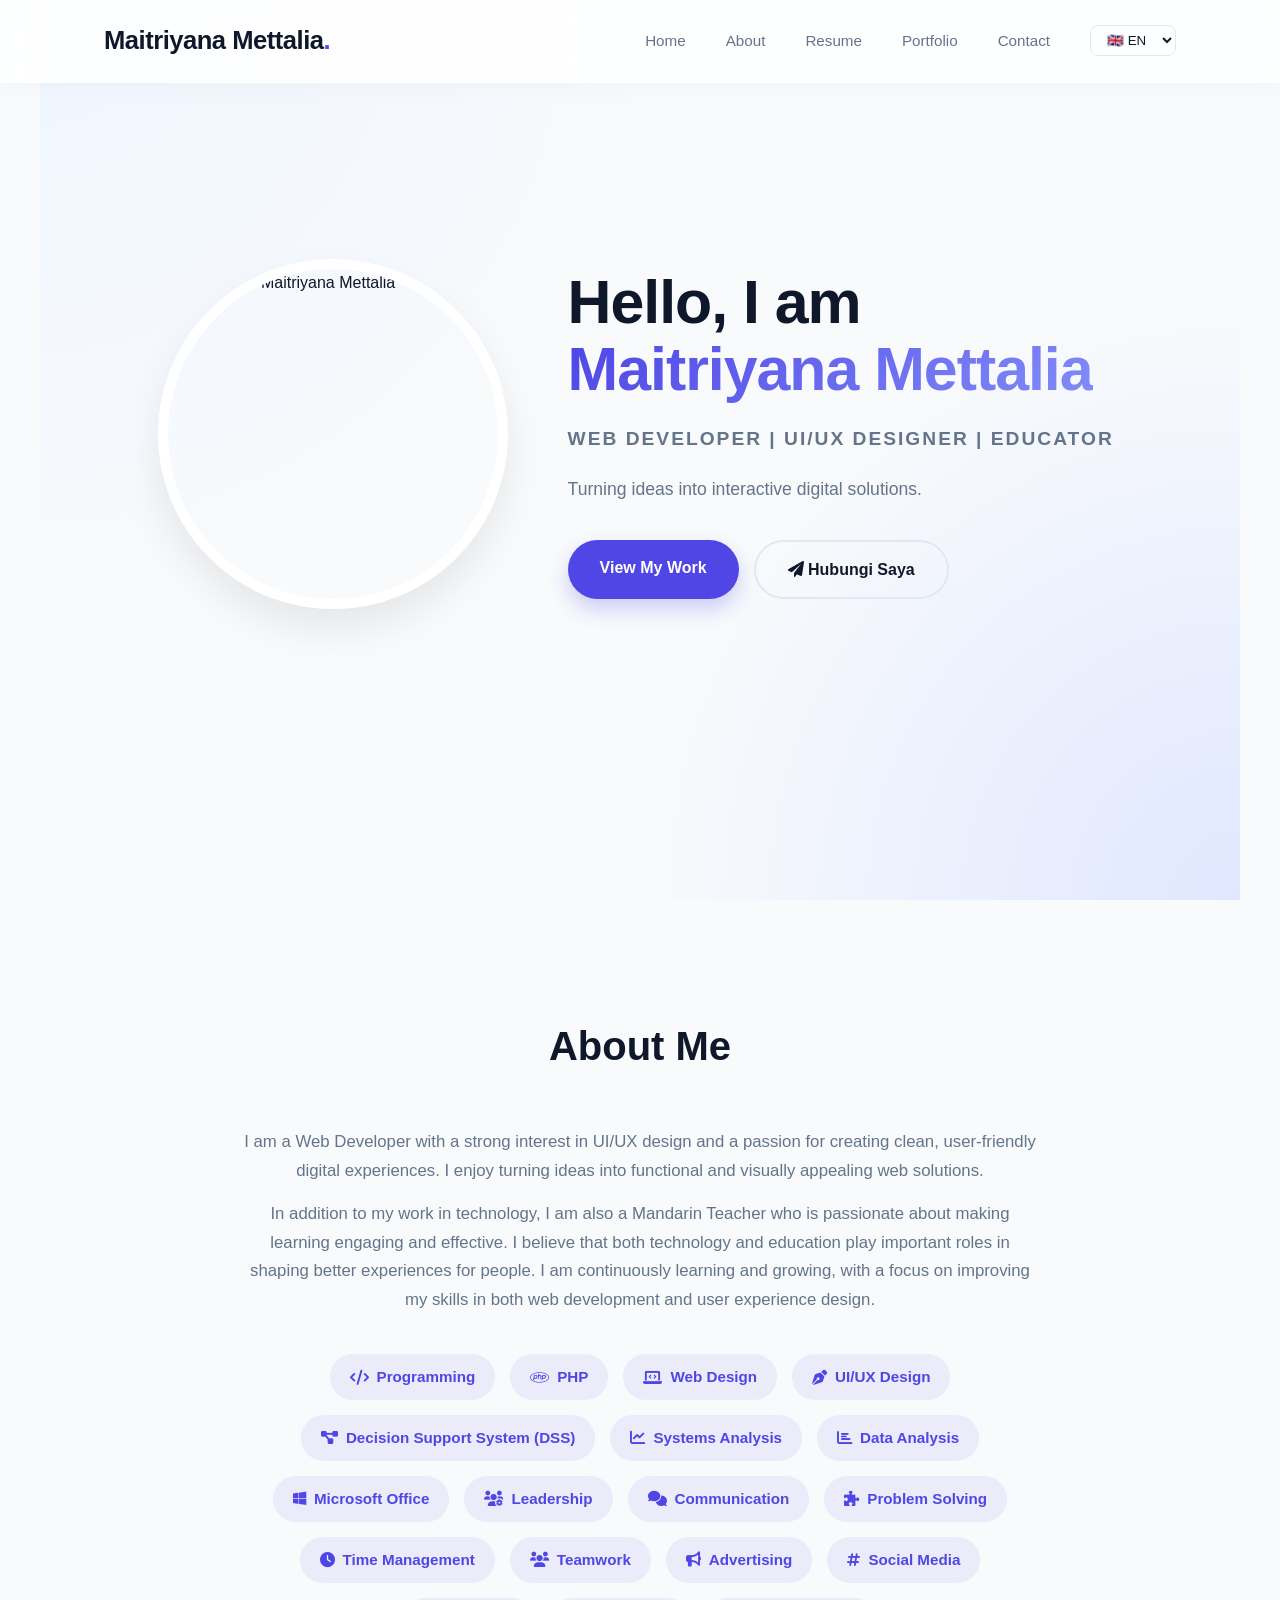
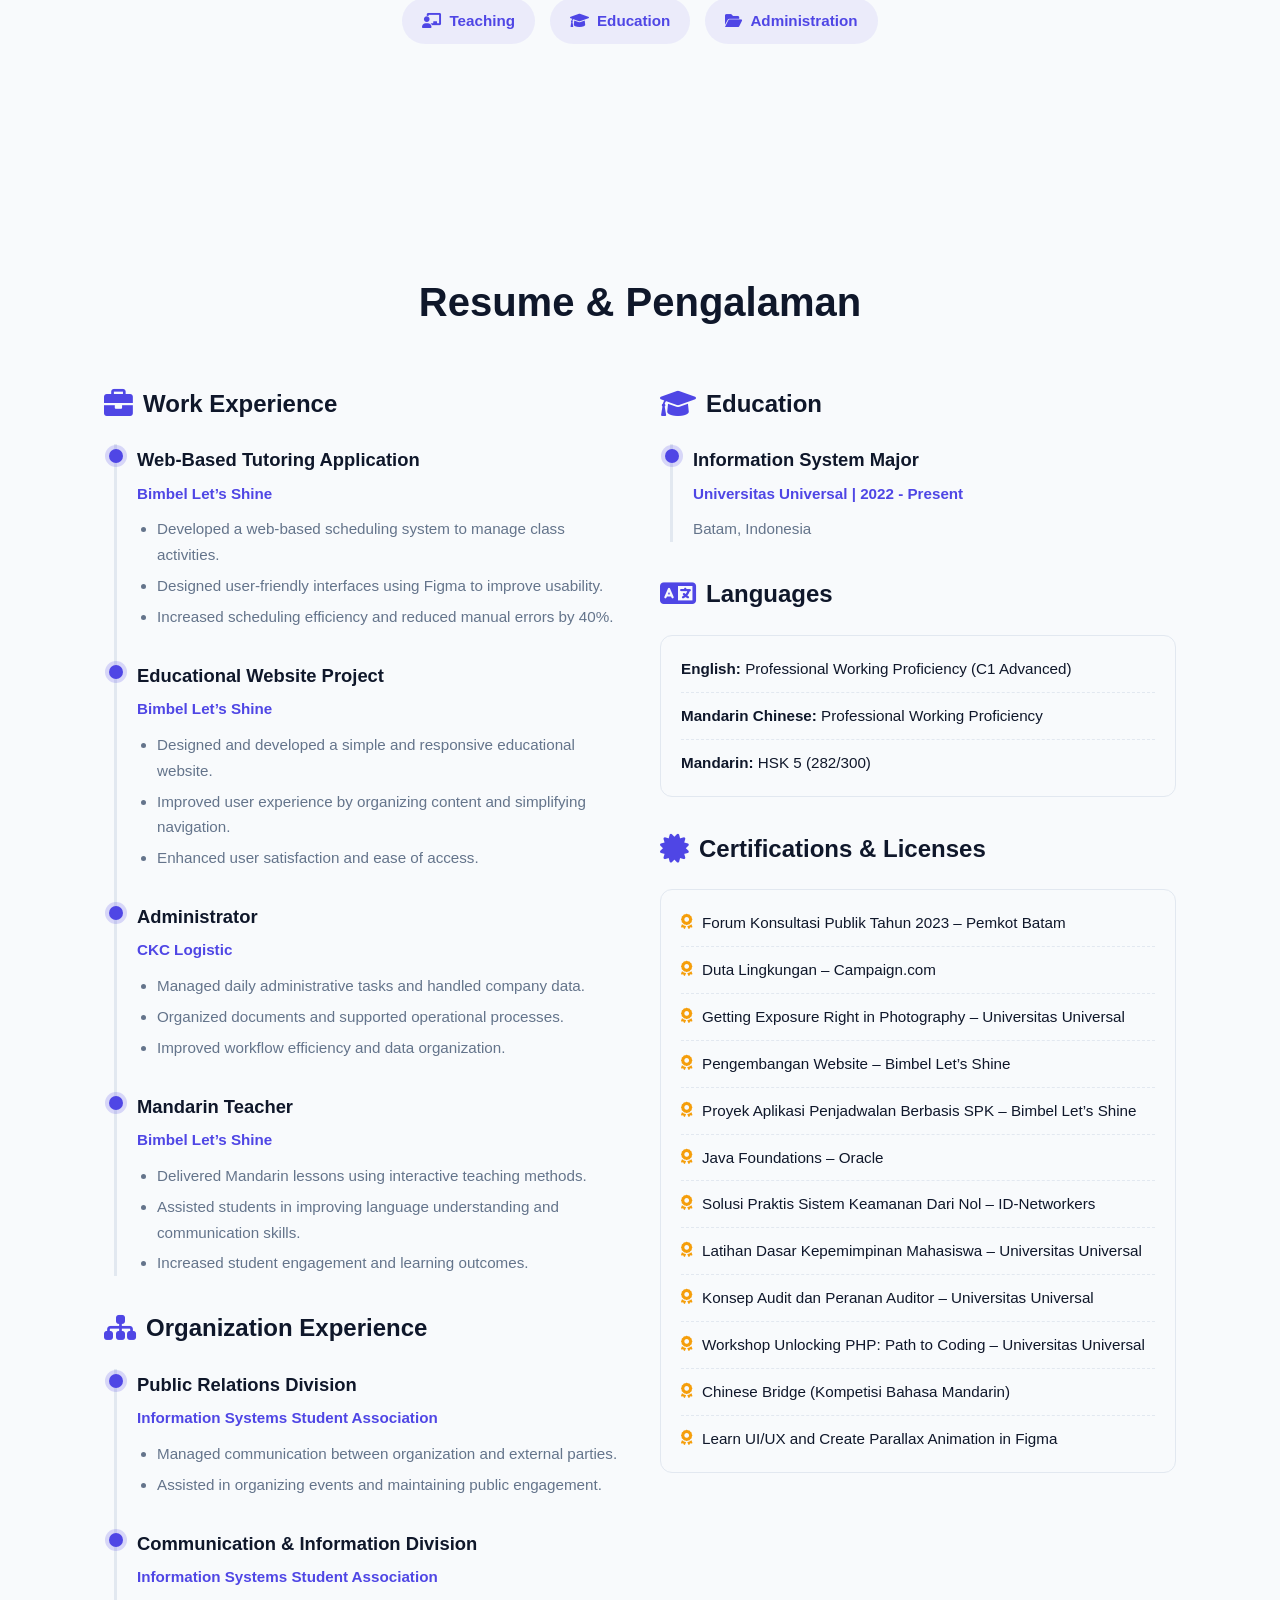
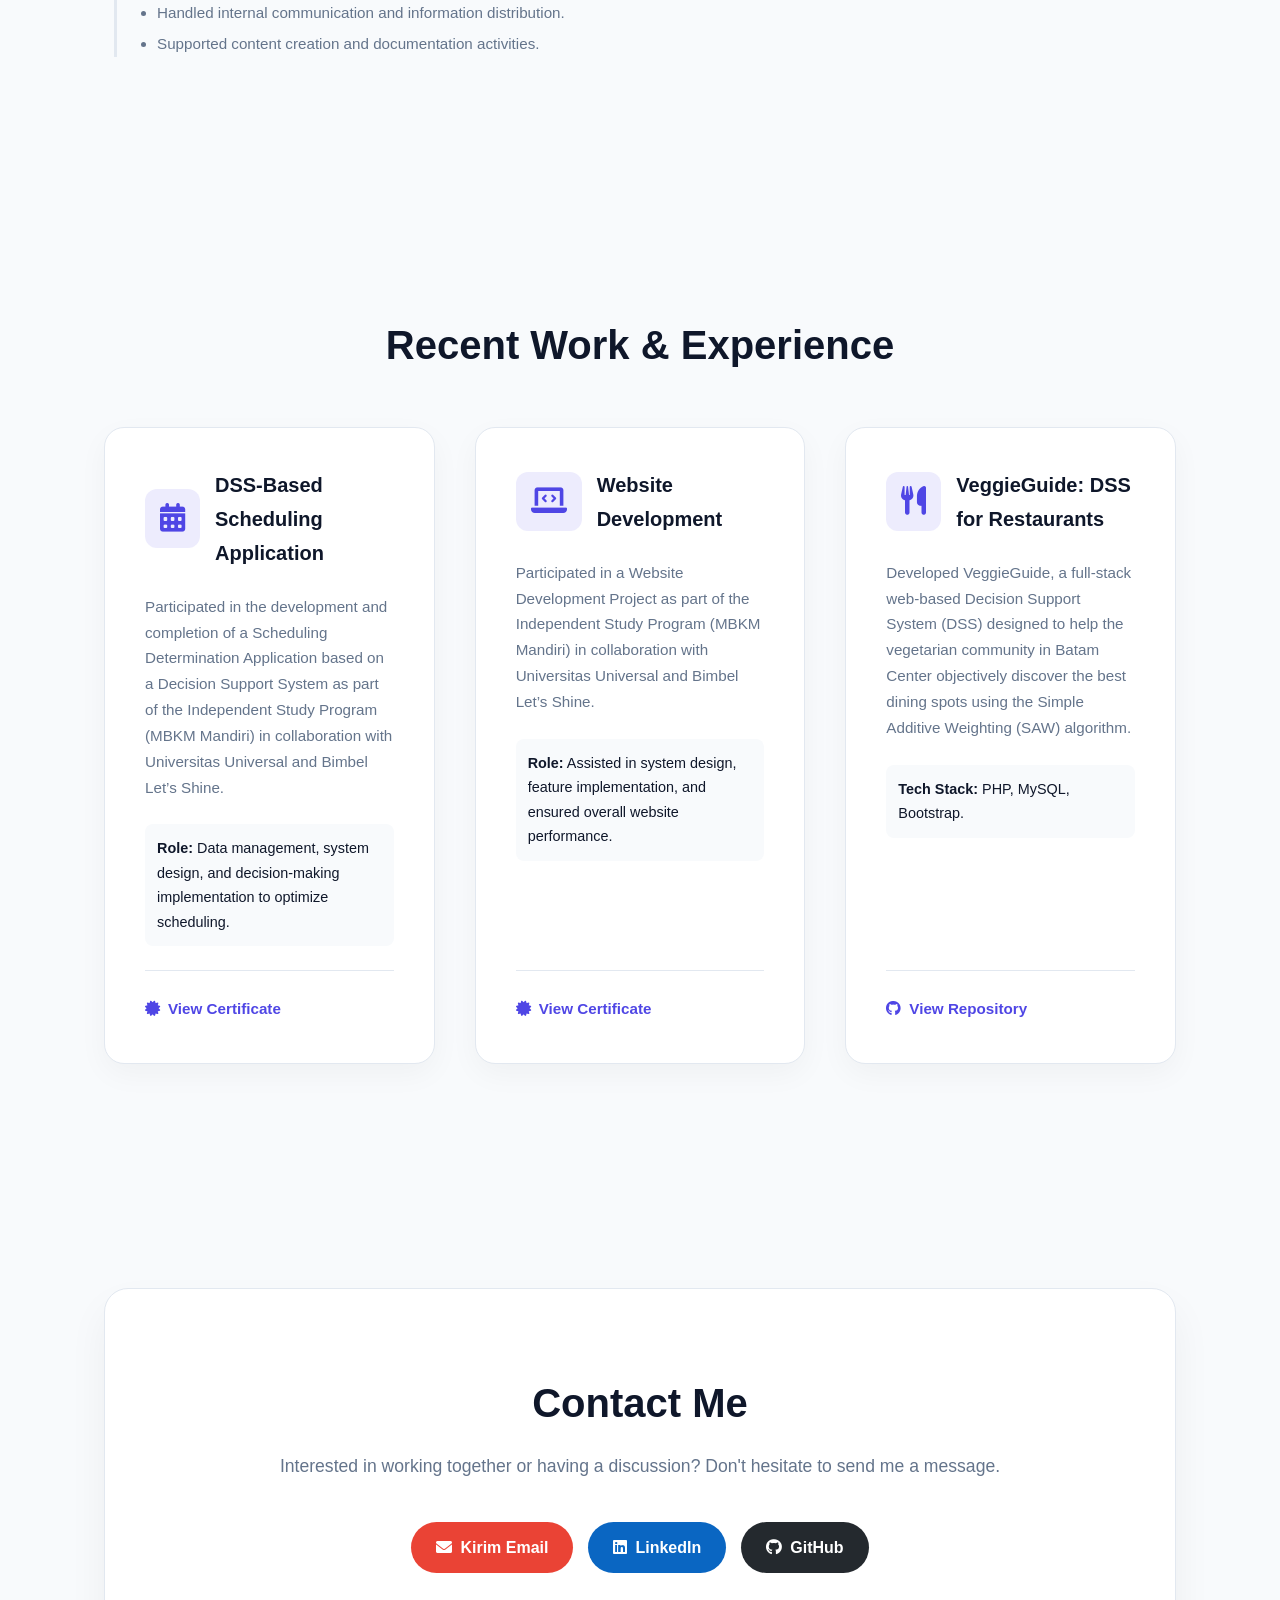
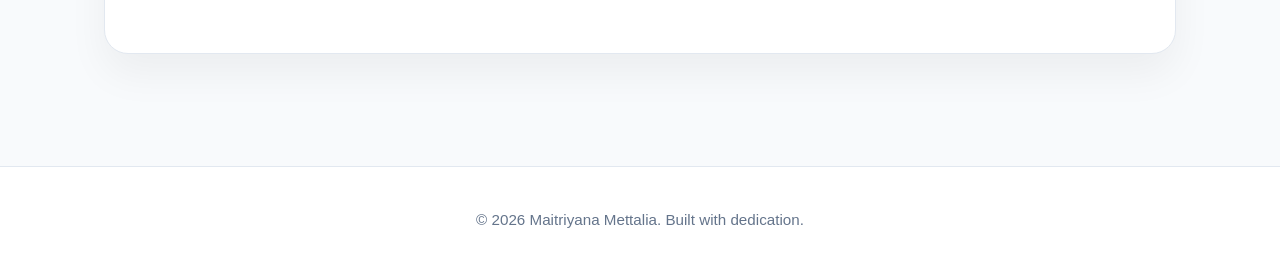
==== commit fe5ca77a: "Update index.html" ====
--- a/index.html
+++ b/index.html
@@ -80,12 +80,10 @@
         </div>
     </section>
 
-    <!-- --- BAGIAN RESUME (PENGALAMAN & PENDIDIKAN) --- -->
     <section id="resume" class="resume-section">
         <h2 class="section-title">Resume & Pengalaman</h2>
         <div class="resume-container">
-            
-            <!-- Kolom Kiri (Pengalaman Kerja & Organisasi) -->
+        
             <div class="resume-column">
                 <h3 class="resume-heading"><i class="fas fa-briefcase"></i> Work Experience</h3>
                 <div class="timeline">
@@ -148,7 +146,6 @@
                 </div>
             </div>
 
-            <!-- Kolom Kanan (Pendidikan, Sertifikasi & Bahasa) -->
             <div class="resume-column">
                 <h3 class="resume-heading"><i class="fas fa-graduation-cap"></i> Education</h3>
                 <div class="timeline">
--- a/style.css
+++ b/style.css
@@ -1,8 +1,8 @@
-/* --- PENGATURAN DASAR PREMIUM --- */
+
 @import url('https://fonts.googleapis.com/css2?family=Poppins:wght@300;400;500;600;700;800&display=swap');
 
 :root {
-    --primary-color: #4f46e5; /* Biru Indigo Modern */
+    --primary-color: #4f46e5;
     --primary-hover: #4338ca;
     --text-dark: #0f172a;
     --text-light: #64748b;
@@ -15,7 +15,7 @@
     margin: 0;
     padding: 0;
     box-sizing: border-box;
-    font-family: 'Poppins', sans-serif; /* Font baru yang profesional */
+    font-family: 'Poppins', sans-serif;
     scroll-behavior: smooth;
 }
 
@@ -25,10 +25,9 @@
     line-height: 1.7;
 }
 
-/* --- NAVIGASI GLASSMORPHISM --- */
 header {
     background: rgba(255, 255, 255, 0.85);
-    backdrop-filter: blur(12px); /* Efek Kaca Blur */
+    backdrop-filter: blur(12px);
     -webkit-backdrop-filter: blur(12px);
     border-bottom: 1px solid rgba(255, 255, 255, 0.3);
     position: fixed;
@@ -80,7 +79,7 @@
     color: var(--primary-color);
 }
 
-/* Pemilih Bahasa */
+
 .lang-selector select {
     padding: 6px 12px;
     border: 1px solid var(--border-color);
@@ -105,7 +104,7 @@
     color: var(--text-dark);
 }
 
-/* --- HERO SECTION --- */
+
 .hero {
     min-height: 100vh;
     display: flex;
@@ -161,7 +160,7 @@
     max-width: 500px;
 }
 
-/* Tombol Premium */
+
 .hero-buttons {
     display: flex;
     gap: 15px;
@@ -170,7 +169,7 @@
 .btn {
     display: inline-block;
     padding: 14px 32px;
-    border-radius: 50px; /* Bentuk pil modern */
+    border-radius: 50px;
     font-weight: 600;
     text-decoration: none;
     transition: all 0.3s ease;
@@ -200,7 +199,7 @@
     transform: translateY(-3px);
 }
 
-/* Animasi Floating Gambar */
+
 @keyframes float {
     0% { transform: translateY(0px); }
     50% { transform: translateY(-15px); }
@@ -220,10 +219,10 @@
     object-fit: cover;
     border: 10px solid white;
     box-shadow: 0 20px 40px rgba(0,0,0,0.08);
-    animation: float 5s ease-in-out infinite; /* Memanggil efek animasi */
-}
-
-/* --- BAGIAN UMUM --- */
+    animation: float 5s ease-in-out infinite;
+}
+
+
 section {
     padding: 7rem 5%;
     max-width: 1200px;
@@ -238,7 +237,7 @@
     color: var(--text-dark);
 }
 
-/* --- TENTANG SAYA --- */
+
 .about-text {
     text-align: center;
     max-width: 800px;
@@ -278,7 +277,126 @@
     transform: translateY(-2px);
 }
 
-/* --- PORTOFOLIO --- */
+/* --- RESUME SECTION (GARIS WAKTU) --- */
+.resume-section {
+    background-color: var(--white);
+}
+
+.resume-container {
+    display: flex;
+    flex-wrap: wrap;
+    gap: 40px;
+}
+
+.resume-column {
+    flex: 1;
+    min-width: 300px;
+}
+
+.resume-heading {
+    font-size: 1.5rem;
+    font-weight: 700;
+    color: var(--text-dark);
+    margin-bottom: 20px;
+    display: flex;
+    align-items: center;
+    gap: 10px;
+}
+
+.resume-heading i {
+    color: var(--primary-color);
+    font-size: 1.8rem;
+}
+
+
+.timeline {
+    border-left: 3px solid var(--border-color);
+    padding-left: 20px;
+    margin-left: 10px;
+}
+
+.timeline-item {
+    position: relative;
+    margin-bottom: 30px;
+}
+
+.timeline-item::before {
+    content: '';
+    position: absolute;
+    left: -28px;
+    top: 5px;
+    width: 14px;
+    height: 14px;
+    border-radius: 50%;
+    background-color: var(--primary-color);
+    box-shadow: 0 0 0 4px rgba(79, 70, 229, 0.2);
+}
+
+.timeline-item h4 {
+    font-size: 1.15rem;
+    color: var(--text-dark);
+    font-weight: 700;
+    margin-bottom: 5px;
+}
+
+.timeline-item h5 {
+    font-size: 0.95rem;
+    color: var(--primary-color);
+    margin-bottom: 10px;
+    font-weight: 600;
+}
+
+.timeline-item ul {
+    list-style-type: disc;
+    padding-left: 20px;
+    color: var(--text-light);
+    font-size: 0.95rem;
+}
+
+.timeline-item ul li {
+    margin-bottom: 5px;
+}
+
+.timeline-item p {
+    color: var(--text-light);
+    font-size: 0.95rem;
+}
+
+
+.compact-list {
+    list-style: none;
+    background: var(--bg-main);
+    padding: 20px;
+    border-radius: 12px;
+    border: 1px solid var(--border-color);
+}
+
+.compact-list li {
+    margin-bottom: 10px;
+    font-size: 0.95rem;
+    color: var(--text-dark);
+    border-bottom: 1px dashed var(--border-color);
+    padding-bottom: 10px;
+}
+
+.compact-list li:last-child {
+    border-bottom: none;
+    margin-bottom: 0;
+    padding-bottom: 0;
+}
+
+.cert-list li {
+    display: flex;
+    align-items: flex-start;
+    gap: 10px;
+}
+
+.cert-list li i {
+    color: #f59e0b;
+    margin-top: 4px;
+}
+
+
 .portfolio-grid {
     display: grid;
     grid-template-columns: repeat(auto-fit, minmax(320px, 1fr));
@@ -294,7 +412,7 @@
     display: flex;
     flex-direction: column;
     justify-content: space-between;
-    transition: all 0.4s cubic-bezier(0.4, 0, 0.2, 1); /* Transisi sangat halus */
+    transition: all 0.4s cubic-bezier(0.4, 0, 0.2, 1);
 }
 
 .project-card:hover {
@@ -408,7 +526,7 @@
     box-shadow: 0 10px 20px rgba(0,0,0,0.1);
 }
 
-/* --- FOOTER --- */
+
 footer {
     text-align: center;
     padding: 2.5rem;
@@ -418,7 +536,7 @@
     font-size: 0.95rem;
 }
 
-/* --- RESPONSIVITAS MOBILE --- */
+
 @media (max-width: 992px) {
     .hero-content h1 { font-size: 3rem; }
     .hero-image { flex: 0 0 280px; }
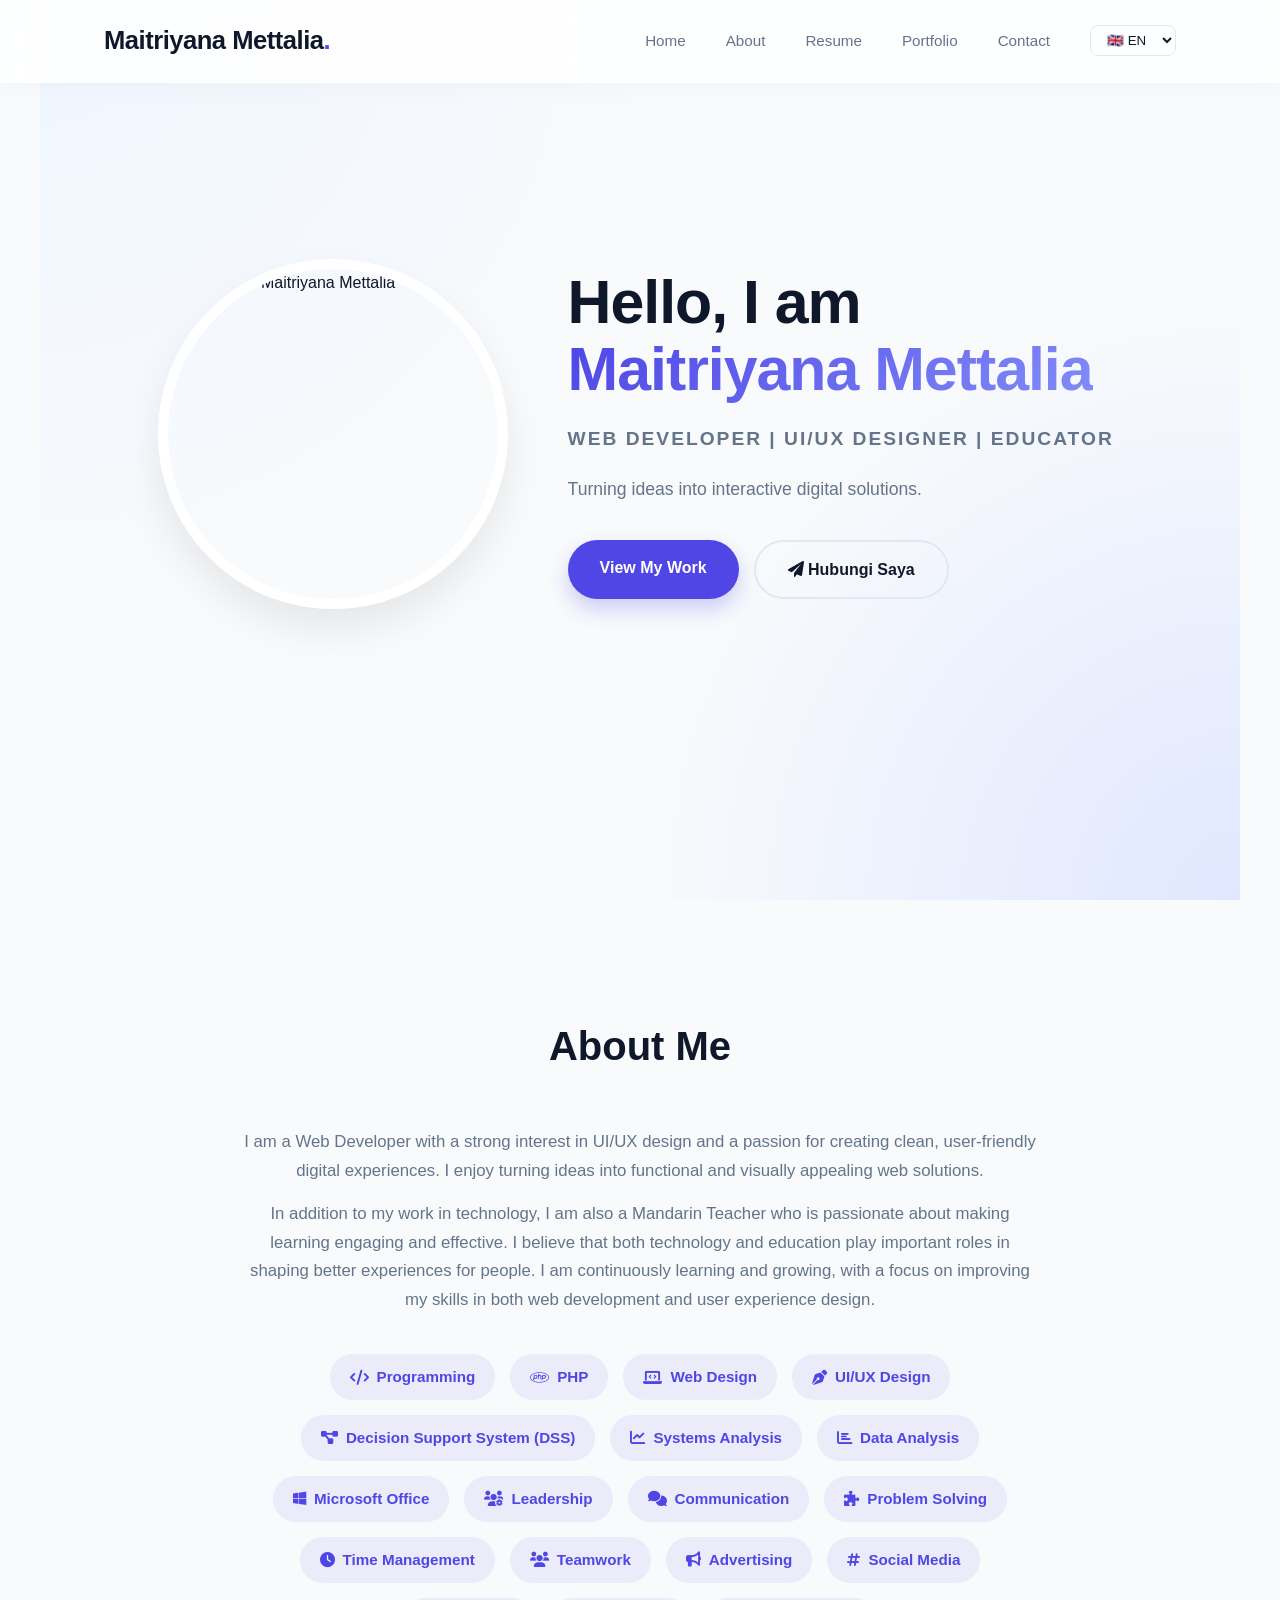
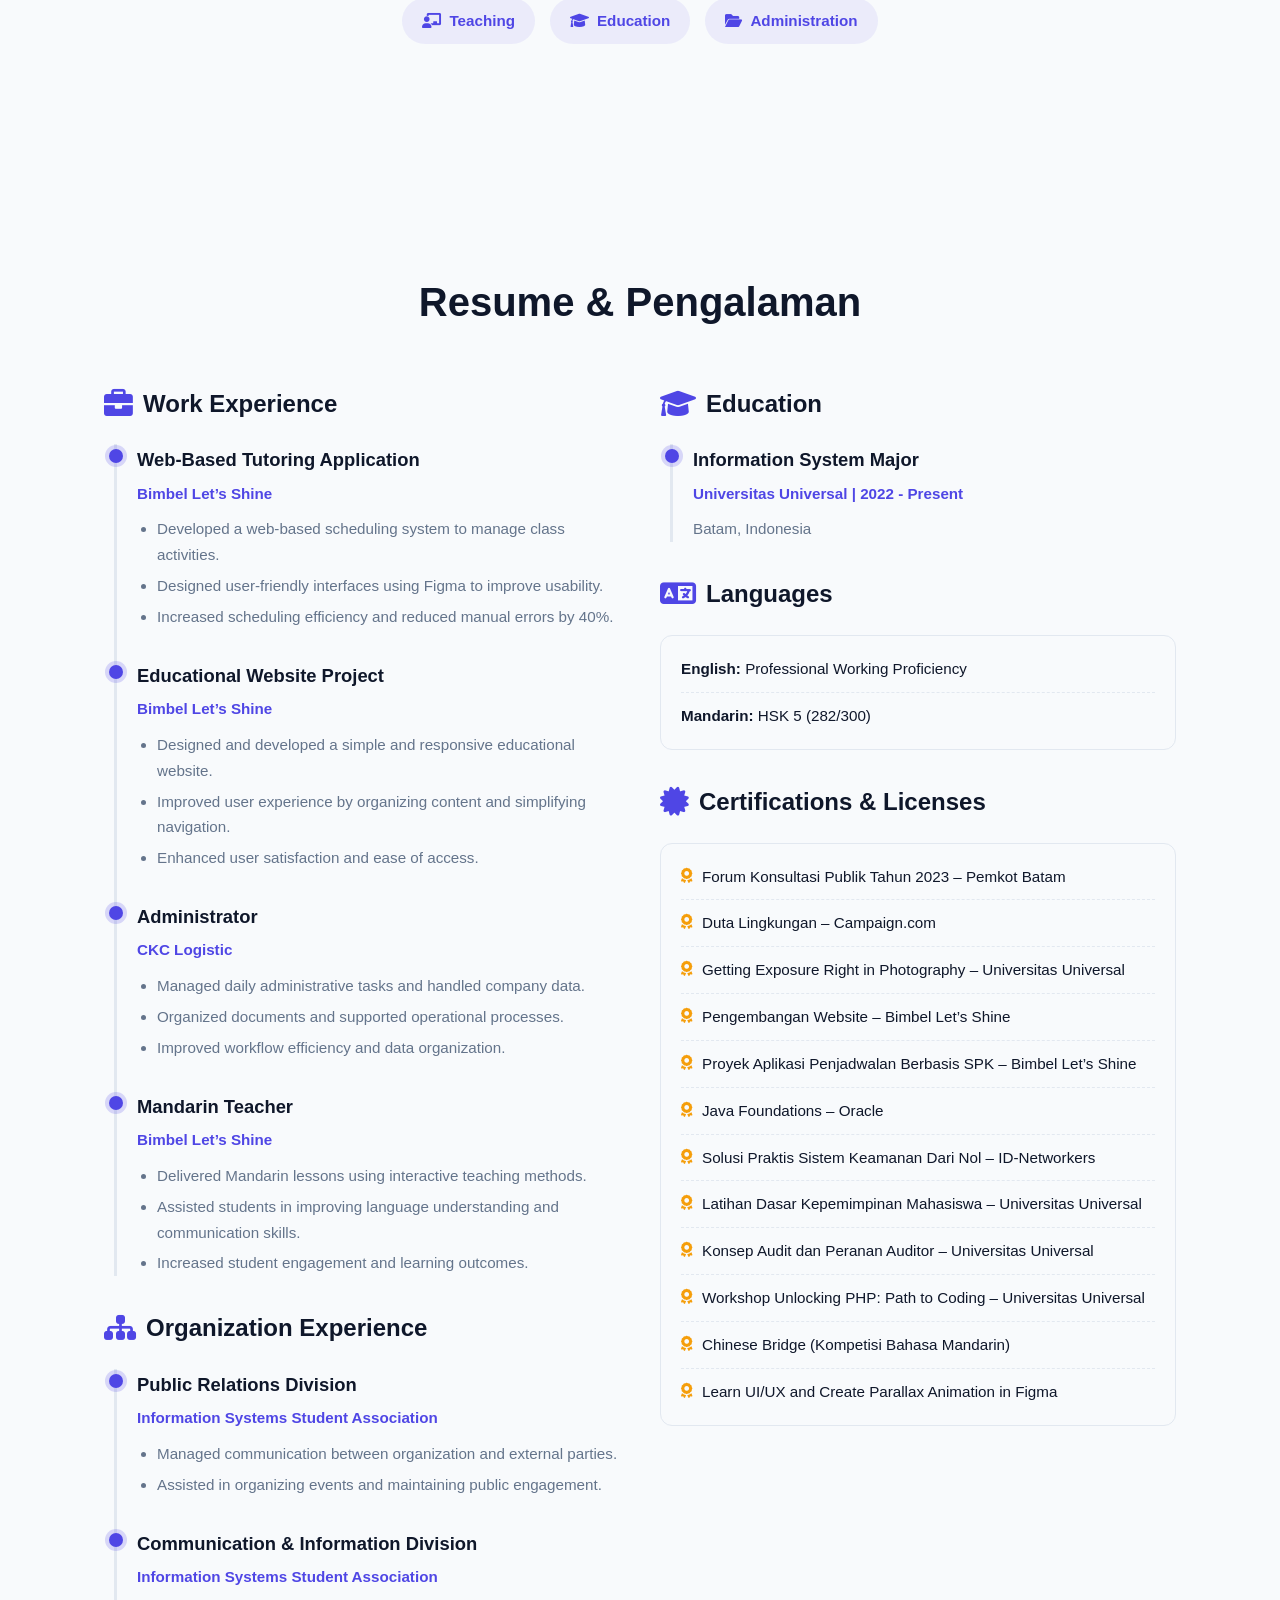
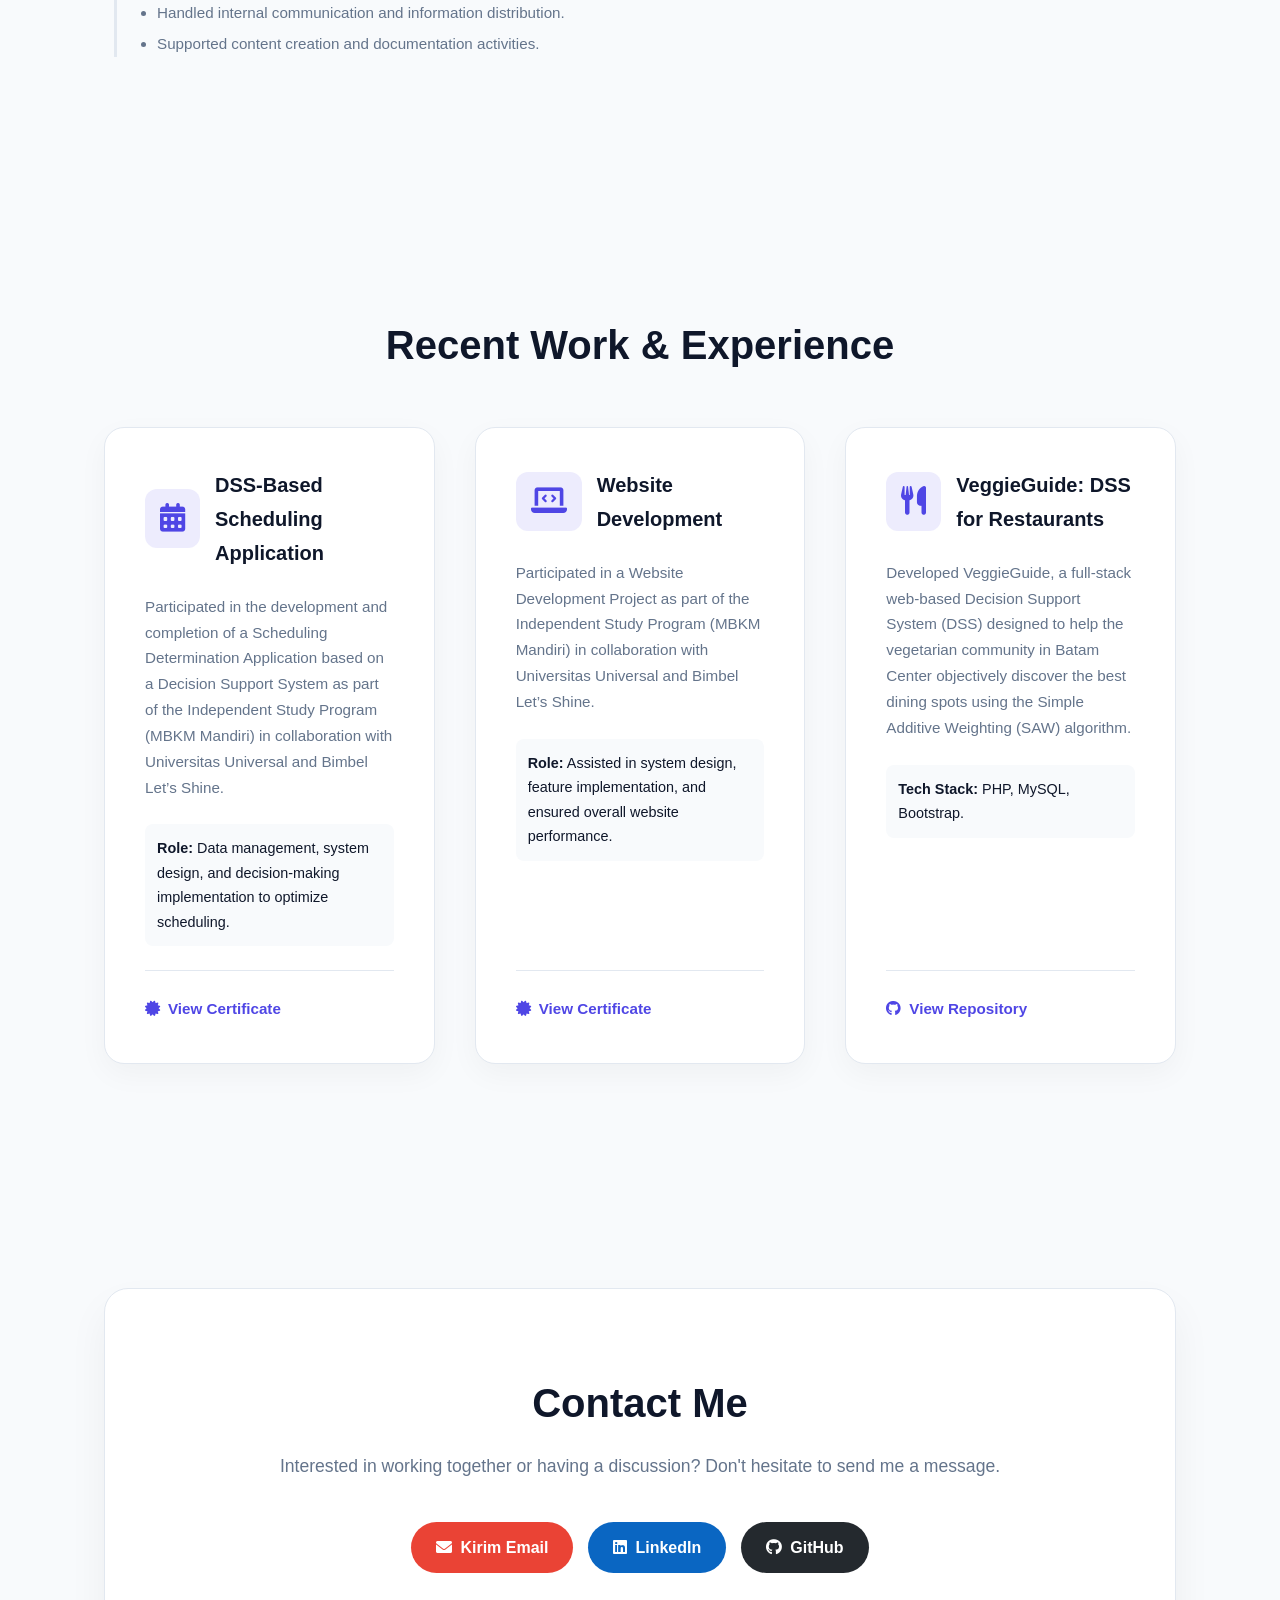
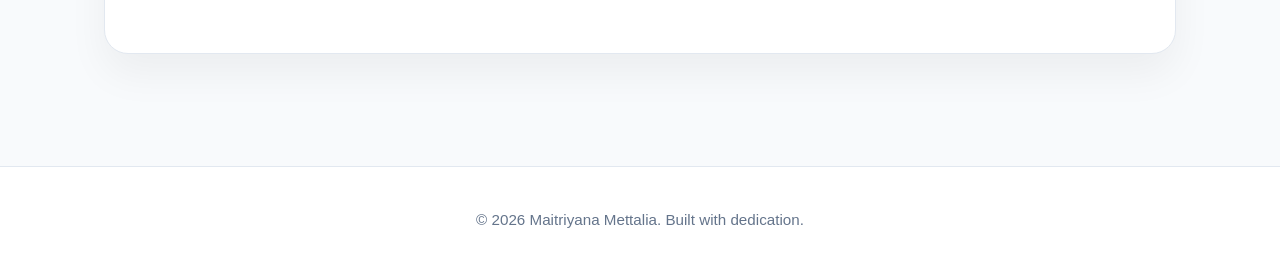
==== commit 0036fb6e: "Update index.html" ====
--- a/index.html
+++ b/index.html
@@ -158,8 +158,7 @@
 
                 <h3 class="resume-heading" style="margin-top: 2rem;"><i class="fas fa-language"></i> Languages</h3>
                 <ul class="compact-list">
-                    <li><strong>English:</strong> Professional Working Proficiency (C1 Advanced)</li>
-                    <li><strong>Mandarin Chinese:</strong> Professional Working Proficiency</li>
+                    <li><strong>English:</strong> Professional Working Proficiency</li>
                     <li><strong>Mandarin:</strong> HSK 5 (282/300)</li>
                 </ul>
 
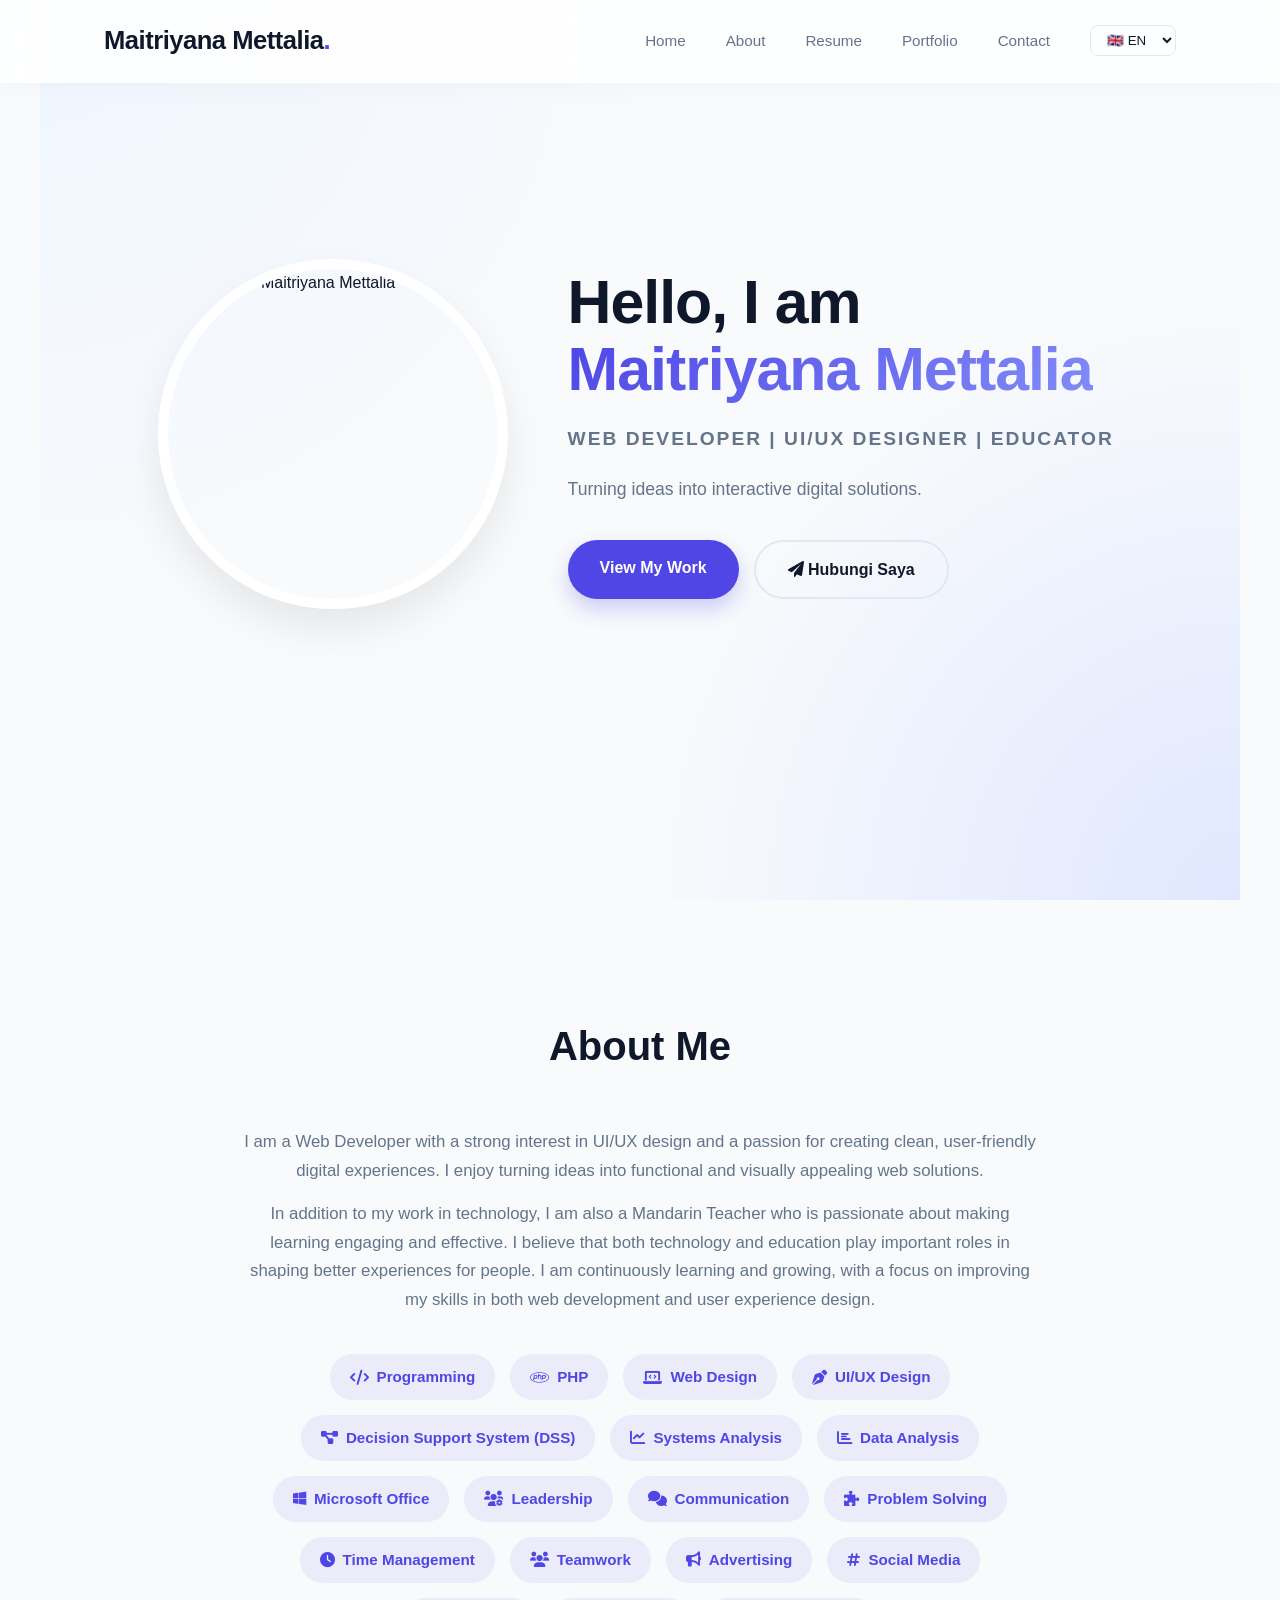
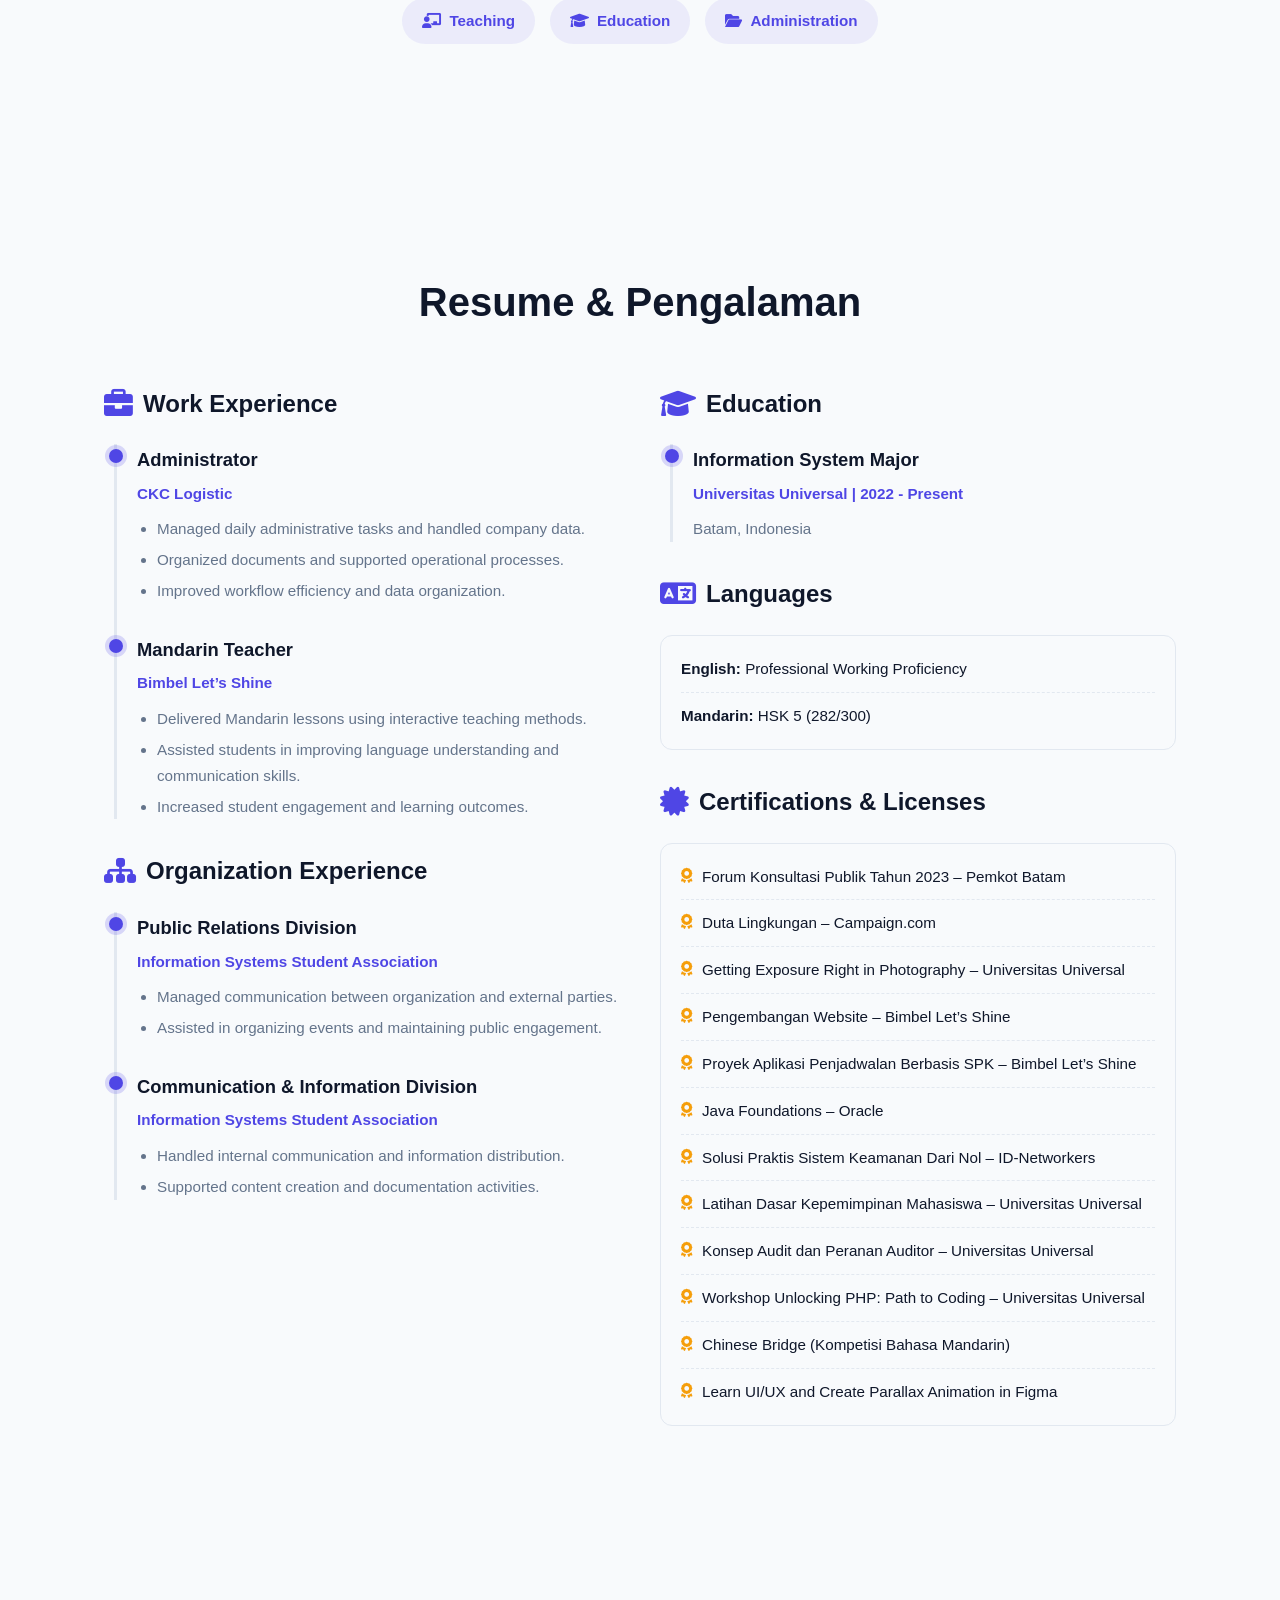
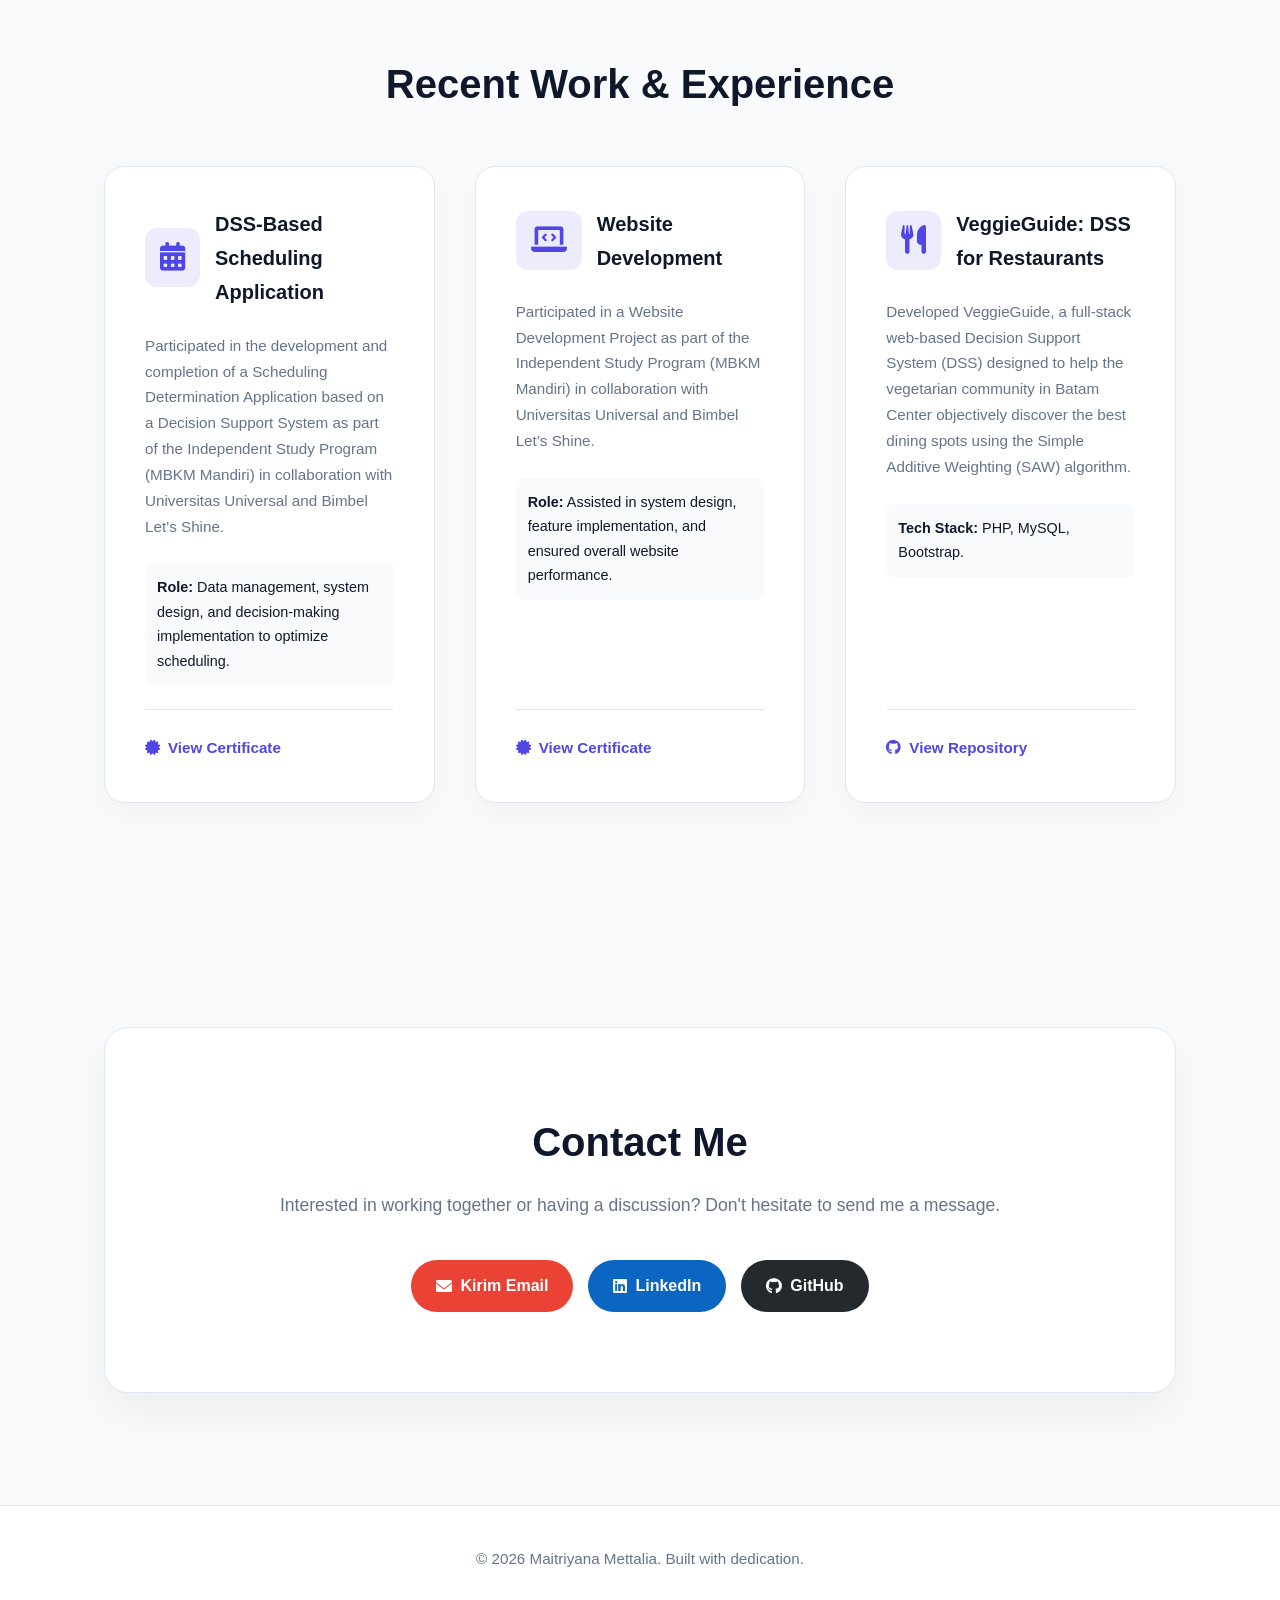
==== commit bbdcac5b: "Update index.html" ====
--- a/index.html
+++ b/index.html
@@ -88,24 +88,6 @@
                 <h3 class="resume-heading"><i class="fas fa-briefcase"></i> Work Experience</h3>
                 <div class="timeline">
                     <div class="timeline-item">
-                        <h4>Web-Based Tutoring Application</h4>
-                        <h5>Bimbel Let’s Shine</h5>
-                        <ul>
-                            <li>Developed a web-based scheduling system to manage class activities.</li>
-                            <li>Designed user-friendly interfaces using Figma to improve usability.</li>
-                            <li>Increased scheduling efficiency and reduced manual errors by 40%.</li>
-                        </ul>
-                    </div>
-                    <div class="timeline-item">
-                        <h4>Educational Website Project</h4>
-                        <h5>Bimbel Let’s Shine</h5>
-                        <ul>
-                            <li>Designed and developed a simple and responsive educational website.</li>
-                            <li>Improved user experience by organizing content and simplifying navigation.</li>
-                            <li>Enhanced user satisfaction and ease of access.</li>
-                        </ul>
-                    </div>
-                    <div class="timeline-item">
                         <h4>Administrator</h4>
                         <h5>CKC Logistic</h5>
                         <ul>
@@ -183,7 +165,7 @@
     </section>
 
     <section id="portofolio" class="portfolio">
-        <h2 class="section-title" data-i18n="port_title">Karya Terbaru & Pengalaman</h2>
+        <h2 class="section-title" data-i18n="port_title">Karya Terbaru</h2>
         <div class="portfolio-grid">
             
             <div class="project-card">
